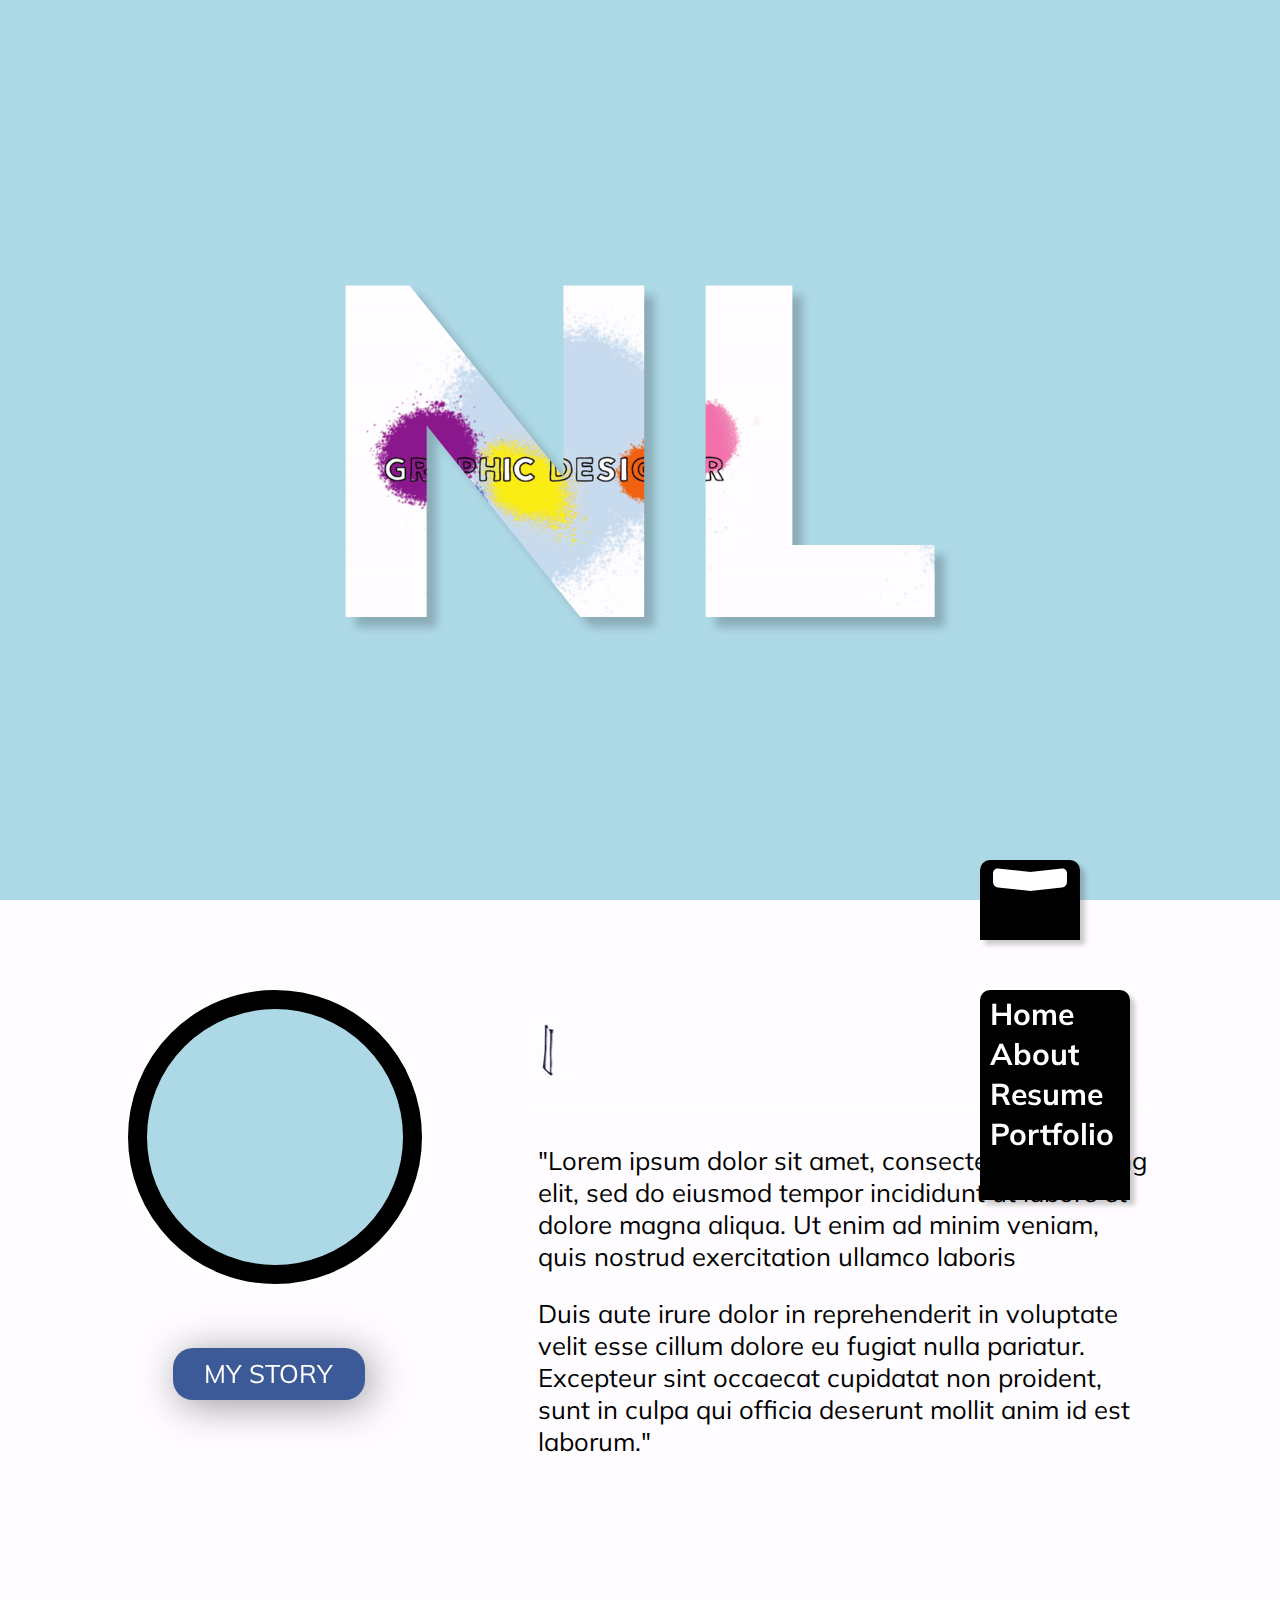
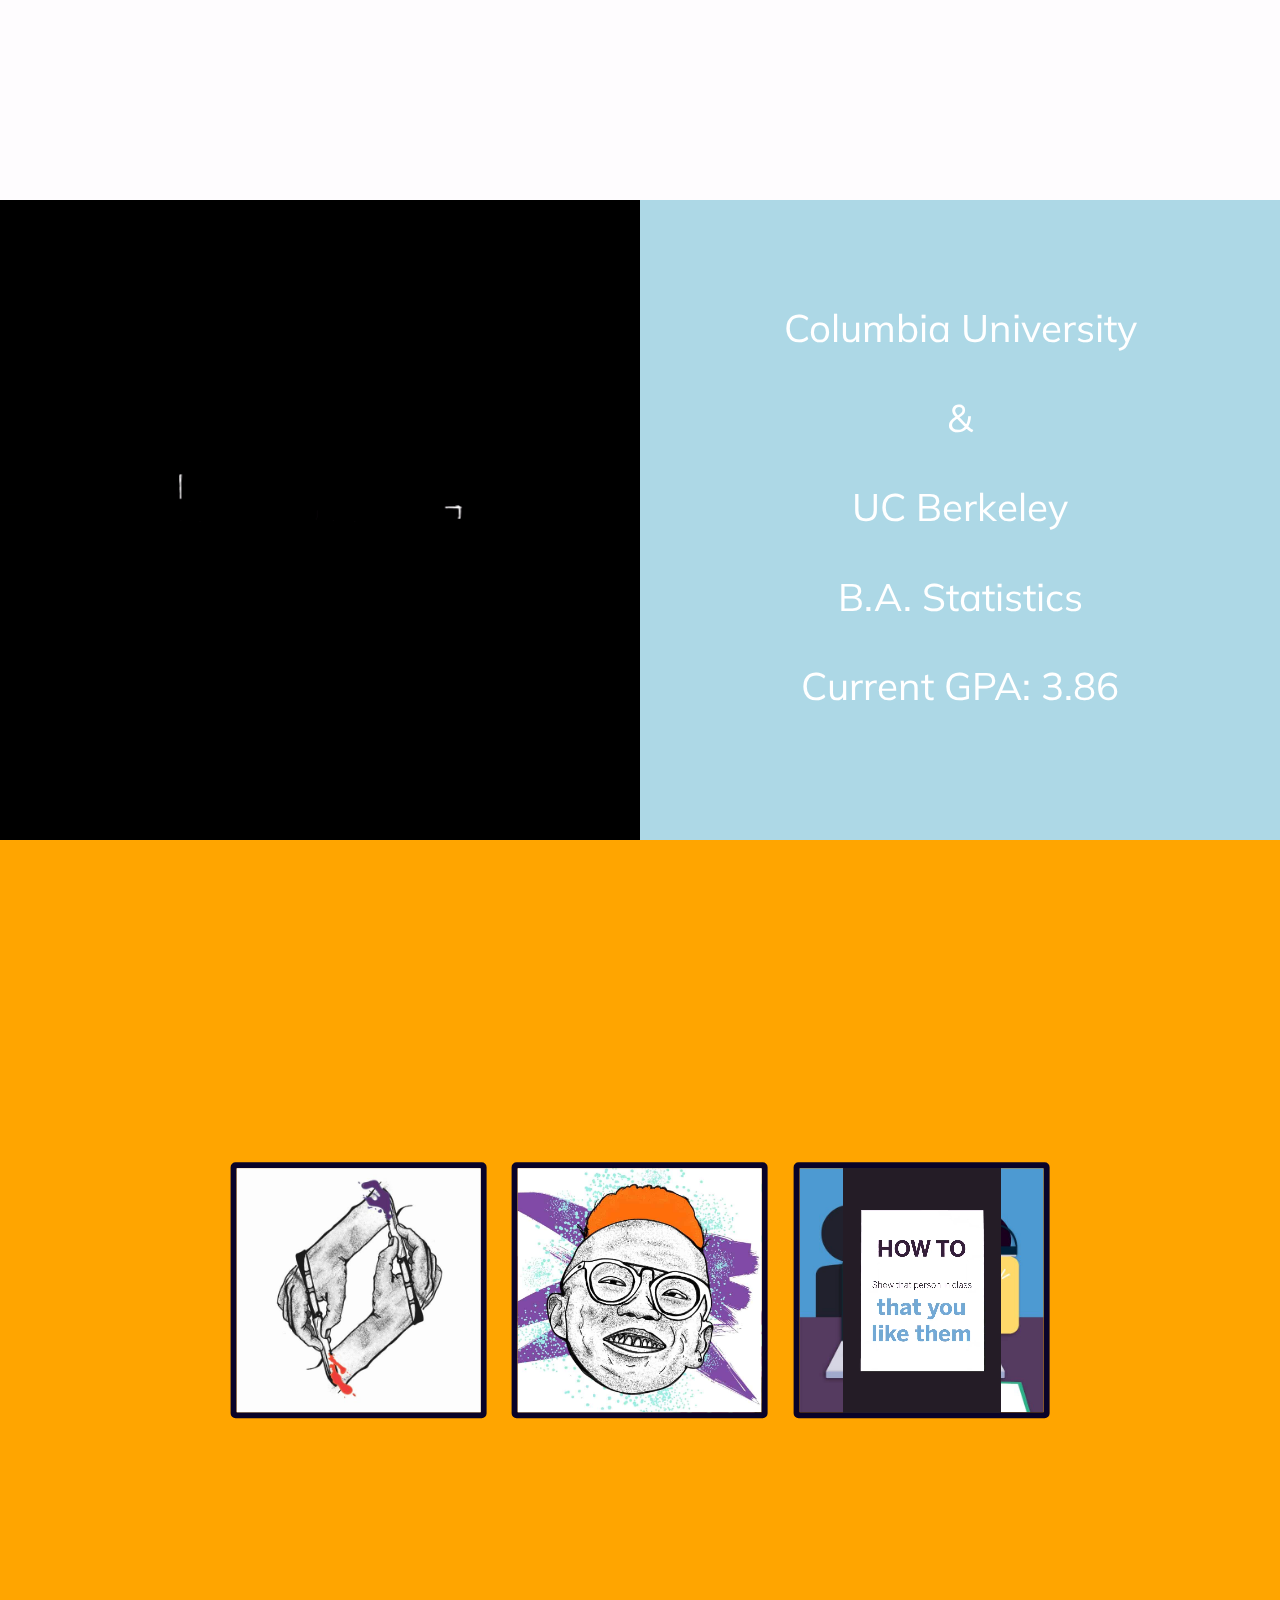
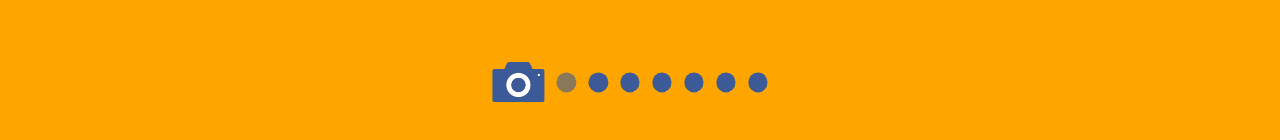
==== index.html @ 371d697e "First Upload" ====
<!DOCTYPE html>
<html>
<head>
	<title>test</title>
	<link href="https://fonts.googleapis.com/css?family=Montserrat:400,900|Muli:200,700,900&display=swap" rel="stylesheet">
	<link rel="stylesheet" rel="preload" type="text/css" href="assets/css/style.css" />
	<!-- <script src="https://code.jquery.com/jquery-1.11.0.min.js"></script> -->
	<script src="https://ajax.googleapis.com/ajax/libs/jquery/3.5.1/jquery.min.js"></script>
	<script type="text/javascript" src="assets/js/script.js"></script>
</head>
<body>
	<div id="home_container">
		<div class="initials">
			NL
		</div>
		<div id="initials_container">
			NL
		</div>
		<div id="brand">
			<video autoplay>
				<source src="assets/img/pages/brand.mp4" type="video/mp4">
			</video>
		</div>
	</div>
	<div id="about_container">
		<div id="about_content">
			<div id="face_container">
				<img class="faces" src="assets/img/pages/innod.png">
				<img class="faces" src="assets/img/pages/street.png">
				<img class="faces" src="assets/img/pages/green_door.png">
			</div>
			<div id="name">
				<img id="name_gif" src="assets/img/pages/name.gif">
			</div>
			<div class="download" id="my_story">
				MY STORY
			</div>
			<div id="description">
				<p>
				"Lorem ipsum dolor sit amet, consectetur adipiscing elit, sed do eiusmod tempor incididunt ut labore et dolore magna aliqua. Ut enim ad minim veniam, quis nostrud exercitation ullamco laboris
				</p>
				<p>
				Duis aute irure dolor in reprehenderit in voluptate velit esse cillum dolore eu fugiat nulla pariatur. Excepteur sint occaecat cupidatat non proident, sunt in culpa qui officia deserunt mollit anim id est laborum."
				</p>
			</div>
		</div>
		<video autoplay muted id="drive">
			<source src="assets/img/pages/drive.mp4" type="video/mp4">
		</video>
	</div>
	<div id="resume_container">
		<div id="background">
			<div class="resume_category">
				EDUCATION
				<div id="title">
					<img id="title_vid" src="assets/img/pages/resume.gif">
				</div>
			</div>
			<div class="resume_category">
				DESIGN SKILLS
			</div>
			<div class="resume_category">
				PROFESSIONAL SKILLS
			</div>
			<div class="resume_category">
				EXPERIENCE
			</div>
			<div class="resume_category">
				ACTIVITIES
			</div>
			<div class="resume_category">
				CONTACT
			</div>
		</div>
		<div id="foreground">
			<div class="resume_content">
				<div class="education_line">
					Columbia University
				</div>
				<div class="education_line">
					&
				</div>
				<div class="education_line">
					UC Berkeley
				</div>
				<div class="education_line">
					B.A. Statistics
				</div>
				<div class="education_line">
					Current GPA: 3.86
				</div>
			</div>
			<div class="resume_content">
				<div class="skills_container" id="design">
					<div class="skill">
						HTML
						<div class="dot">
						</div>
						<div class="dot">
						</div>
						<div class="dot">
						</div>
						<div class="dot">
						</div>
						<div class="dot">
						</div>
					</div>
					<div class="skill">
						CSS
						<div class="dot">
						</div>
						<div class="dot">
						</div>
						<div class="dot">
						</div>
						<div class="dot">
						</div>
						<div class="dot">
						</div>
					</div>
					<div class="skill">
						Javascript (JQuery)
						<div class="edot">
						</div>
						<div class="edot">
						</div>
						<div class="dot">
						</div>
						<div class="dot">
						</div>
						<div class="dot">
						</div>
					</div>
					<div class="skill">
						Adobe Illustrator
						<div class="dot">
						</div>
						<div class="dot">
						</div>
						<div class="dot">
						</div>
						<div class="dot">
						</div>
						<div class="dot">
						</div>
					</div>
					<div class="skill">
						Adobe AfterEffects
						<div class="edot">
						</div>
						<div class="dot">
						</div>
						<div class="dot">
						</div>
						<div class="dot">
						</div>
						<div class="dot">
						</div>
					</div>
					<div class="skill">
						Adobe Photoshop
						<div class="edot">
						</div>
						<div class="edot">
						</div>
						<div class="dot">
						</div>
						<div class="dot">
						</div>
						<div class="dot">
						</div>
					</div>
					<div class="skill">
						Adobe InDesign
						<div class="dot">
						</div>
						<div class="dot">
						</div>
						<div class="dot">
						</div>
						<div class="dot">
						</div>
						<div class="dot">
						</div>
					</div>
				</div>
			</div>
			<div class="resume_content">
				<div class="skills_container" id="professional">
					<div class="skill">
						Email Marketing
						<div class="dot">
						</div>
						<div class="dot">
						</div>
						<div class="dot">
						</div>
						<div class="dot">
						</div>
						<div class="dot">
						</div>
					</div>
					<div class="skill">
						CRM
						<div class="edot">
						</div>
						<div class="edot">
						</div>
						<div class="dot">
						</div>
						<div class="dot">
						</div>
						<div class="dot">
						</div>
					</div>
					<div class="skill">
						Marketing Strategy
						<div class="edot">
						</div>
						<div class="dot">
						</div>
						<div class="dot">
						</div>
						<div class="dot">
						</div>
						<div class="dot">
						</div>
					</div>
					<div class="skill">
						Event Planning
						<div class="edot">
						</div>
						<div class="dot">
						</div>
						<div class="dot">
						</div>
						<div class="dot">
						</div>
						<div class="dot">
						</div>
					</div>
					<div class="skill">
						Communication
						<div class="dot">
						</div>
						<div class="dot">
						</div>
						<div class="dot">
						</div>
						<div class="dot">
						</div>
						<div class="dot">
						</div>
					</div>
					<div class="skill">
						Leadership
						<div class="dot">
						</div>
						<div class="dot">
						</div>
						<div class="dot">
						</div>
						<div class="dot">
						</div>
						<div class="dot">
						</div>
					</div>
				</div>
			</div>
			<div class="resume_content">
				<div class="experience_line">
					JOB Title
				</div>
				<div class="experience_line">
					Company, Location
				</div>
				<div class="experience_line">
					"Lorem ipsum dolor sit amet, consectetur adipiscing elit, sed do eiusmod tempor 
				</div>
				<div class="experience_line">
					JOB Title
				</div>
				<div class="experience_line">
					Company, Location
				</div>
				<div class="experience_line">
					"Lorem ipsum dolor sit amet, consectetur adipiscing elit, sed do eiusmod tempor 
				</div>
				<div class="experience_line">
					JOB Title
				</div>
				<div class="experience_line">
					Company, Location
				</div>
				<div class="experience_line">
					"Lorem ipsum dolor sit amet, consectetur adipiscing elit, sed do eiusmod tempor 
				</div>
			</div>
			<div class="resume_content">
				<div class="experience_line">
					Activity Title
				</div>
				<div class="experience_line">
					Company, Location
				</div>
				<div class="experience_line">
					"Lorem ipsum dolor sit amet, consectetur adipiscing elit, sed do eiusmod tempor 
				</div>
				<div class="experience_line">
					Activity Title
				</div>
				<div class="experience_line">
					Company, Location
				</div>
				<div class="experience_line">
					"Lorem ipsum dolor sit amet, consectetur adipiscing elit, sed do eiusmod tempor 
				</div>
				<div class="experience_line">
					Activity Title
				</div>
				<div class="experience_line">
					Company, Location
				</div>
				<div class="experience_line">
					"Lorem ipsum dolor sit amet, consectetur adipiscing elit, sed do eiusmod tempor 
				</div>
			</div>
			<div class="resume_content">
				<div class="contact_line">
					thenathaniellowe.com
				</div>
				<div class="contact_line">
					thenathaniellowe@gmail.com
				</div>
				<div class="contact_line">
					(510) 747 2929
				</div>
				<div id="links_container">
					<a href="https://www.instagram.com/thenathaniellowe/?hl=en" class="social_link">
						<img class="icon" src="assets/img/icons/ig.png">
					</a>
					<a href="https://www.linkedin.com/in/thenathaniellowe" class="social_link">
						<img class="icon" src="assets/img/icons/in.png">
					</a>
					<a href="https://www.facebook.com/nathaniel.lowe.18" class="social_link">
						<img class="icon" src="assets/img/icons/fb.png">
					</a>
					<a href="https://www.behance.net/thenathanif6bc" class="social_link">
						<img class="icon" src="assets/img/icons/be.png">
					</a>
				</div>
				<div class="download">
					<a target="_blank" class="david" href="assets/img/resume/resume.pdf">DOWNLOAD</a>
				</div>
			</div>
		</div>
	</div>
	<div id="portfolio_container">
		<div id="carousel_view">
			<div class="carousel" id="illustrations">
				<div class="photo_container">
					<img class="thumbnail" src="assets/img/thumbnails/hands.jpg">
					<img class="square" src="assets/img/portfolio/hands.jpg">
				</div>
				<div class="photo_container">
					<img class="thumbnail" src="assets/img/thumbnails/face.jpg">
					<img class="square" src="assets/img/portfolio/face.png">
				</div>
				<div class="photo_container">
					<img class="thumbnail" src="assets/img/thumbnails/airplane.jpg">
					<video autoplay muted loop class="tall_photo">
						<source src="assets/img/portfolio/airplane.mp4" type="video/mp4">
					</video>
				</div>
				<div class="photo_container">
					<img class="thumbnail" src="assets/img/thumbnails/window.jpg">
					<video autoplay muted loop class="tall_photo">
						<source src="assets/img/portfolio/window.mp4" type="video/mp4">
					</video>
				</div>
				<div class="photo_container">
					<img class="thumbnail" src="assets/img/thumbnails/snacks.jpg">
					<video autoplay muted loop class="tall_photo">
						<source src="assets/img/portfolio/snacks.mp4" type="video/mp4">
					</video>
				</div>
				<div class="photo_container">
					<img class="thumbnail" src="assets/img/	thumbnails/bar.jpg">
					<video autoplay muted loop class="tall_photo">
						<source src="assets/img/portfolio/bar.mp4" type="video/mp4">
					</video>
				</div>
				<div class="photo_container">
					<img class="thumbnail" src="assets/img/thumbnails/sign_up.jpg">
					<img class="square" src="assets/img/portfolio/sign_up.png">
				</div>
				<div class="photo_container">
					<img class="thumbnail" src="assets/img/thumbnails/countdown.jpg">
					<img class="photo" src="assets/img/portfolio/countdown.png">
				</div>
				<div class="photo_container">
					<img class="thumbnail" src="assets/img/thumbnails/035.jpg">
					<img class="photo" src="assets/img/portfolio/35.png">
				</div>
				<div class="photo_container">
					<img class="thumbnail" src="assets/img/thumbnails/036.jpg">
					<img class="photo" src="assets/img/portfolio/36.png">
				</div>
				<div class="photo_container">
					<img class="thumbnail" src="assets/img/thumbnails/50.jpg">
					<video autoplay muted loop class="tall_photo">
						<source src="assets/img/portfolio/50.mp4" type="video/mp4">
					</video>
				</div>
				<div class="photo_container">
					<img class="thumbnail" src="assets/img/thumbnails/51.jpg">
					<img class="tall_photo" src="assets/img/portfolio/51.gif">
				</div>
				<div class="photo_container">
					<img class="thumbnail" src="assets/img/thumbnails/012.jpg">
					<img class="photo" src="assets/img/portfolio/012.png">
				</div>
				<div class="photo_container">
					<img class="thumbnail" src="assets/img/thumbnails/037.jpg">
					<img class="tall_photo" src="assets/img/portfolio/37_2.png">
					<img class="tall_photo" src="assets/img/portfolio/37.png">
				</div>
				<div class="photo_container">
					<img class="thumbnail" src="assets/img/thumbnails/23.png">
					<video autoplay muted loop class="photo">
						<source src="assets/img/portfolio/23.mp4" type="video/mp4">
					</video>
				</div>
				<div class="photo_container">
					<img class="thumbnail" src="assets/img/thumbnails/30.jpg">
					<video autoplay muted loop class="photo">
						<source src="assets/img/portfolio/30.mp4" type="video/mp4">
					</video>
				</div>
				<div class="photo_container">
					<img class="thumbnail" src="assets/img/thumbnails/014.jpg">
					<img class="photo" src="assets/img/portfolio/14.png">
				</div>
				<div class="photo_container">
					<img class="thumbnail" src="assets/img/thumbnails/55.png">
					<video autoplay muted loop class="square">
						<source src="assets/img/portfolio/55.mp4" type="video/mp4">
					</video>
				</div>
				<div class="photo_container">
					<img class="thumbnail" src="assets/img/thumbnails/mystery.jpg">
					<img class="square" src="assets/img/portfolio/mystery.png">
				</div>
				<div class="photo_container">
					<img class="thumbnail" src="assets/img/thumbnails/aacf.jpg">
					<video autoplay muted loop class="photo">
						<source src="assets/img/portfolio/aacf.mp4" type="video/mp4">
					</video>
				</div>
				<div class="photo_container">
					<img class="thumbnail" id="pen_tool" src="assets/img/thumbnails/homework_4.jpg">
					<img class="square" src="assets/img/portfolio/homework_4.jpg">
				</div>
				<div class="photo_container">
					<img class="thumbnail" id="masks" src="assets/img/thumbnails/homework_7.jpg">
					<img class="tall_photo" src="assets/img/portfolio/homework_7.jpg">
				</div>
			</div>
			<div class="carousel" id="photography">
				<div class="photo_container">
					<img class="thumbnail" src="assets/img/thumbnails/joanna.jpg">
					<img class="photo" src="assets/img/portfolio/joanna.jpg">
				</div>
				<div class="photo_container">
					<img class="thumbnail" src="assets/img/thumbnails/group.jpg">
					<img class="photo" src="assets/img/portfolio/group.jpg">
				</div>
				<div class="photo_container">
					<img class="thumbnail" src="assets/img/thumbnails/angelina.jpg">
					<img class="photo" src="assets/img/portfolio/angelina.jpg">
				</div>
				<div class="photo_container">
					<img class="thumbnail" src="assets/img/thumbnails/trails1.jpg">
					<img class="square" src="assets/img/portfolio/trails1.jpg">
				</div>
				<div class="photo_container">
					<img class="thumbnail" src="assets/img/thumbnails/trails2.jpg">
					<img class="square" src="assets/img/portfolio/trails2.jpg">
				</div>
				<div class="photo_container">
					<img class="thumbnail" src="assets/img/thumbnails/trails3.jpg">
					<img class="square" src="assets/img/portfolio/trails3.jpg">
				</div>
				<div class="photo_container">
					<img class="thumbnail" src="assets/img/thumbnails/pier.jpg">
					<video autoplay muted loop class="square">
						<source src="assets/img/portfolio/plotagraph1.mp4" type="video/mp4">
					</video>
				</div>
				<div class="photo_container">
					<img class="thumbnail" src="assets/img/thumbnails/lens.jpg">
					<video autoplay muted loop class="square">
						<source src="assets/img/portfolio/plotagraph2.mp4" type="video/mp4">
					</video>
				</div>
				<div class="photo_container">
					<img class="thumbnail" src="assets/img/thumbnails/chandelier.jpg">
					<video autoplay muted loop class="square">
						<source src="assets/img/portfolio/chandelier.mp4" type="video/mp4">
					</video>
				</div>
			</div>
		</div>
		<div id="carousel_nav_container">
			<div class="tab" id="pen">
				<img class="portfolio_icon" src="assets/img/icons/pen_full.png">
			</div>
			<div class="tab" id="camera">
				<img class="portfolio_icon" src="assets/img/icons/camera_full.png">
			</div>
			<div class="carousel_nav">
			</div>
			<div class="carousel_nav">
			</div>
			<div class="carousel_nav">
			</div>
			<div class="carousel_nav">
			</div>
			<div class="carousel_nav">
			</div>
			<div class="carousel_nav">
			</div>
			<div class="carousel_nav">
			</div>
		</div>
	</div>
	<div id="nav_menu">
		<div class="nav" id="home">
			Home
		</div>
		<div class="nav" id="about">
			About
		</div>
		<div class="nav" id="resume">
			Resume
		</div>
		<div class="nav" id="portfolio">
			Portfolio
		</div>
	</div>
	<div id="chevron_container">
		<div id="chevron">
		</div>
	</div>
	<div id="footer_container">
	</div>
</body>
</html>
---- assets/css/style.css ----
body, html {
	width: 100%;
	height: 100%;
	margin: 0 auto;
	font-family: 'Muli', sans-serif;
	animation-duration: .2s;
}

body::-webkit-scrollbar {
    display: none;
}

.initials {
	width: 650px;
	height: 400px;
	position: absolute;
	left: 50%;
	transform: translate(-50%, -50%);
	top: 50%;
	font-weight: 900;
	font-size: 470px;
	line-height: 380px;
	color: transparent;
	text-shadow: 10px 10px 8px rgba(0, 0, 0, 0.2);
	transition: .1s;
}

.hover_initials {
	text-shadow: 10px 10px 8px rgba(0, 0, 0, 0.6);
}

#initials_container {
	width: 650px;
	height: 400px;
	position: absolute;
	left: 50%;
	transform: translate(-50%, -50%);
	top: 50%;
	font-weight: 900;
	font-size: 470px;
	line-height: 380px;
    background: url("identity.gif");
    -webkit-text-fill-color: transparent;
    -webkit-background-clip: text;
    background-size: 70%;
}

#initials_container:hover {
	cursor: pointer;
}

#brand {
	position: absolute;
	height: 100%;
	width: 100%;
	z-index: 10;
	display: none;
}

video {
	position: absolute;
	height: 115%;
	left: 50%;
	transform: translate(-50%, -50%);
	top: 50%;
}

video:hover {
	cursor: pointer;
}

#home_container {
	width: 100%;
	height: 100%;
	position: relative;
	background-color: lightblue;
	transition: .3s;
}

#nav_menu {
	position: fixed;
	width: 150px;
	height: 210px;
	bottom: -300px;
	background-color: black;
	right: 150px;
	box-shadow: 5px 5px 5px rgba(0, 0, 0, 0.2);
	border-radius: 10px 10px 0px 0px;
	z-index: 20;
}

.nav {
	position: relative;
	width: 100%;
	height: 40px;
	font-weight: 700;
	color: white;
	font-size: 30px;
	margin-left: 10px;
}

.nav:hover {
	cursor: pointer;
	opacity: .7;
}

#home {
	margin-top: 5px;
}

/*about*/
#about_container {
	width: 100%;
	height: 100%;
	position: relative;	
	background-color: #fefcfe;
	display: flex;
}

#about_content {
	width: 80%;
	height: 80%;
	position: absolute;
	left: 50%;
	top: 50%;
	transform: translate(-50%, -50%);
}

#face_container {
	width: 20vw;
	height: 20vw;
	border-radius: 100%;
	position: absolute;
	border-style: solid;
	border-color: black;
	border-width: 1.5vw;
	overflow: hidden;
	background-color: lightblue;
}

#face_container::-webkit-scrollbar {
  display: none;
}

.faces {
	position: absolute;
	width: 100%;
	left: 50%;
	transform: translateX(50%);
	animation-timing-function: ease;
	opacity: 0;
}

.faces:nth-child(1) {
	animation: face 9s 0s infinite alternate;
	left: -10vw;
}
.faces:nth-child(2) {
	animation: facetwo 9s 0s infinite alternate;
	left: -12vw;
}
.faces:nth-child(3) {
	animation: facethree 9s 0s infinite alternate;
	left: -12vw;
}

@keyframes face {
	0% {opacity: 1}
	33% {opacity: 1}
	40% {opacity: 0}
	90% {opacity: 0}
	100% {opacity: 1}
}
@keyframes facetwo {
	0% {opacity: 0}
	30% {opacity: 0}
	44% {opacity: 1}
	66% {opacity: 1}
	75% {opacity: 0}
	100% {opacity: 0}
}
@keyframes facethree {
	0% {opacity: 0}
	60% {opacity: 0}
	80% {opacity: 1}
	95% {opacity: 1}
	100% {opacity: 0}
}

#name {
	right: 0px;
	position: absolute;
	width: 60%;
}

#name_gif {
	width: 100%;
}

#description {
	position: absolute;
	width: 60%;
	height: 30vw;
	right: 0;
	top: 10vw;
	font-size: 2vw;
}

#drive {
	position: absolute;
	left: 50%;
	top: 50%;
	transform: translate(-50%, -50%);
	height: 120%;
	display: none;
	z-index: 10;
}
/*parallax*/
#resume_container {
	width: 100%;
	height: 50vw;
	position: relative;
	background-color: lightgreen;
	overflow-x: hidden;
	overflow-y: scroll;
	perspective: 8px;
	perspective-origin: 0%;
	display: flex;
}

#resume_container::-webkit-scrollbar {
  display: none;
}

#background {
	position: absolute;
	width: 100%;
	top: 0;
	left: 0;
	height: 300vw;
  	transform: translateZ(0px);
  	background-color: lightblue;
}

.resume_category {
	width: 50%;
	height: 30vw;
	float: left;
	background-color: black;
	color: white;
	text-align: center;
	font-weight: 900;
	font-size: 5vw;
	padding-top: 20vw;
}

.resume_category:nth-child(even) {
	margin-left: 50%;
}

#resume_title { \
	position: absolute;
}

#title {
	width: 100%;
	margin-top: -8vw;
	opacity: 1;
	animation-delay: 3s;
}

#title_vid {
	width: 100%;
}

#foreground {
  transform-origin: 0;
  width: 100%;
  height: 300vw;
  position: absolute;
}

.resume_content {
	width: 50%;
	height: 50vw;
	color: white;
	position: relative;
	display: inline-block flex;
	left: 0%;
	overflow-x: hidden;
	overflow-y: scroll;
	font-size: 3vw;
}

.resume_content:nth-child(odd) {
	left: 50%;
}

.resume_content::-webkit-scrollbar {
    display: none;
}

#wrapper {
	width: 20vw;
	height: 95%;
	position: relative;
	display: inline-block;
}

.skills_container {
	position: relative;
	width: 90%;
	height: 42vw;
	text-align: left;
	left: 50%;
	top: 50%;
	transform: translate(-50%, -50%);
	font-size: 2vw;
	line-height: 6vw;
	display: inline-block;
	opacity: 0;
	transition: 1s;
}

.skill {
	width: 100%;
	position: relative;
}



.dot {
	width: 2vw;
	height: 2vw;
	border-radius: 100%;
	background-color: rgba(60, 90, 152, 1);
	box-shadow: 5px 5px 5px rgba(0, 0, 0, 0.2);
	float: right;
	margin: 1.5vw .5vw 1vw .5vw;
}

.edot {
	width: 2vw;
	height: 2vw;
	border-radius: 100%;
	background-color: rgba(60, 90, 152, 1);
	box-shadow: 5px 5px 5px rgba(0, 0, 0, 0.2);
	float: right;
	margin: 1.5vw .5vw 1vw .5vw;
	opacity: .4;
}

#professional {
	height: 35vw;
}

.education_line {
	left: 50%;
	transform: translate(-50%, -50%);
	position: relative;
	margin-top: 5vw;
	text-align: center;
	line-height: 2vw;
	width: 100%;
	height: auto;
}

.education_line:nth-child(1) {
	margin-top: 10vw;
}

.experience_line {
	left: 50%;
	transform: translate(-50%, -50%);
	position: relative;
	text-align: left;
	line-height: 4vw;
	width: 100%;
	height: auto;
	padding-left: 5vw;
	margin-top: 2vw;
}

.experience_line:nth-child(3n-2) {
	font-weight: 700;
}

.experience_line:nth-child(1) {
	margin-top: 5vw;
}

.experience_line:nth-child(3n) {
	margin-top: 7vw;
}

.contact_line {
	left: 50%;
	transform: translate(-50%, -50%);
	position: relative;
	text-align: center;
	font-size: 2vw;
	line-height: 4vw;
	width: 100%;
	height: auto;
	margin-top: 2vw;
}

.contact_line:nth-child(1) {
	margin-top: 12vw;
}

#links_container {
	position: relative;
	width: 24vw;
	height: 6vw;
	left: 50%;
	transform: translateX(-50%);
}
.social_link {
	width: 4vw;
	position: relative;
	float: left;
	margin: 1vw;
}

.icon {
	width: 100%;
	transition: .3s;
	-webkit-filter: drop-shadow(5px 5px 20px rgba(0, 0, 0, 0.4));
    filter: drop-shadow(5px 5px 20px rgba(0, 0, 0, 0.4));
    transition: .3s;
}

.icon:hover {
	cursor: pointer;
}

.download {
	width: 15vw;
	height: 4vw;
	border-radius: 20px;
	background-color: rgba(60, 90, 152, 1);
	position: relative;
	left: 50%;
	transform: translateX(-50%);
	margin-top: 2vw;
	text-align: center;
	color: white;
	font-size: 1.5vw;
	-webkit-filter: drop-shadow(5px 5px 20px rgba(0, 0, 0, 0.4));
    filter: drop-shadow(5px 5px 20px rgba(0, 0, 0, 0.4));
	transition: .2s;
	color: white
}

.download:hover {
	cursor: pointer;
}

#my_story {
	position: absolute;
	line-height: 4vw;
	font-size: 2vw;
	left: 11vw;
	top: 26vw;
}

.button_hover {
	-webkit-filter: drop-shadow(5px 5px 15px rgba(0, 0, 0, 1));
    filter: drop-shadow(5px 5px 15px rgba(0, 0, 0, 1));
}

.david {
	color: white;
	text-decoration: none;
	line-height: 4vw;
	margin-top: 5vw;
}

/*portfolio*/

.thumbnail {
	width: 100%;
	position: absolute;
	top: 50%;
    left: 50%;
    transform: translate(-50%, -50%);
    box-shadow: 5px 5px 20px rgba(0, 0, 0, 0.4);
}

.thumbnail:hover {
	cursor: pointer;
}

#portfolio_container {
	width: 100%;
	height: 100%;
	position: relative;
	background-color: orange;
	display: flex;
}

#carousel_view {
	position: relative;
	left: 50%;
	top: 50%;
	transform: translate(-50%, -50%);
	width: 66vw;
	height: 22vw;
	overflow: hidden;
}

.carousel {
	position: absolute;
	height: 100%;
	width: 500vw;
	transition: .5s;
}

#photography {
	display: none;
}

.photo_container {
	border-radius: 5px;
	width: 20vw;
	height: 20vw;
	position: relative;
	float: left;
	margin: 1vw;
	border-style: solid;
	border-color: #090329;
	border-width: .5vw;
	box-sizing: border-box;
	overflow: hidden;
}

.tab {
	width: 4vw;
	height: 4vw;
	position: relative;
	float: left;
	top: 50%;
	transform: translateY(-50%);
	margin: .5vw;
}

.portfolio_icon {
	width: 100%;
	position: absolute;
}

.portfolio_icon:hover {
	cursor: pointer;
	opacity: .6;
}

#pen {
	display: none;
}

#carousel_nav_container {
	width: 24vw;
	height: 6vw;
	position: absolute;
	left: 50%;
	transform: translateX(-50%);
	bottom: 2vw;
}

.carousel_nav {
	width: 1.5vw;
	height: 1.5vw;
	float: left;
	position: relative;
	background-color: rgba(60, 90, 152, 1);
	border-radius: 100%;
	margin: .5vw;
	top: 50%;
	transform: translateY(-50%);
}

.carousel_nav:nth-child(3) {
	opacity: .6;
}

.carousel_nav:hover {
	cursor: pointer;
	opacity: .6;
}

/*bottomline*/
#chevron_container {
	background-color: black;
	position: fixed;
	width: 100px;
	height: 80px;
	bottom: -40px;
	right: 	200px;
	border-radius: 10px 10px 0px 0px;
	box-shadow: 5px 5px 5px rgba(0, 0, 0, 0.2);
	z-index: 21;
	transition: .3s;
}

#chevron_container:hover {
	cursor: pointer;
	bottom: -30px;
	box-shadow: 5px 10px 10px rgba(0, 0, 0, 0.6);
}

#chevron {
  position: relative;
  top: 10px;
  text-align: center;
  padding: 7px;
  margin-bottom: 6px;
  height: 5px;
  width: 60px;
  left: 50%;
  transform: translateX(-50%);
}
#chevron:before {
  content: '';
  position: absolute;
  top: 0;
  left: 0;
  height: 100%;
  width: 51%;
  background: white;
  -webkit-transform: skew(0deg, 6deg);
  -moz-transform: skew(0deg, 6deg);
  -ms-transform: skew(0deg, 6deg);
  -o-transform: skew(0deg, 6deg);
  transform: skew(0deg, 6deg);
  border-radius: 5px 0px 0px 5px;
}
#chevron:after {
  content: '';
  position: absolute;
  top: 0;
  right: 0;
  height: 100%;
  width: 50%;
  background: white;
  -webkit-transform: skew(0deg, -6deg);
  -moz-transform: skew(0deg, -6deg);
  -ms-transform: skew(0deg, -6deg);
  -o-transform: skew(0deg, -6deg);
  transform: skew(0deg, -6deg);
  border-radius: 0px 5px 5px 0px;
}​

@-moz-keyframes rotatebox /*--for firefox--*/{
    from {
        -moz-transform:rotate(0deg);
    }       
    to {
        -moz-transform:rotate(180deg);
    }                       
}
@-webkit-keyframes rotatebox /*--for webkit--*/{
    from {
        -webkit-transform:rotate(0deg);
    }       
    to {
        -webkit-transform:rotate(180deg);
    }                       
}
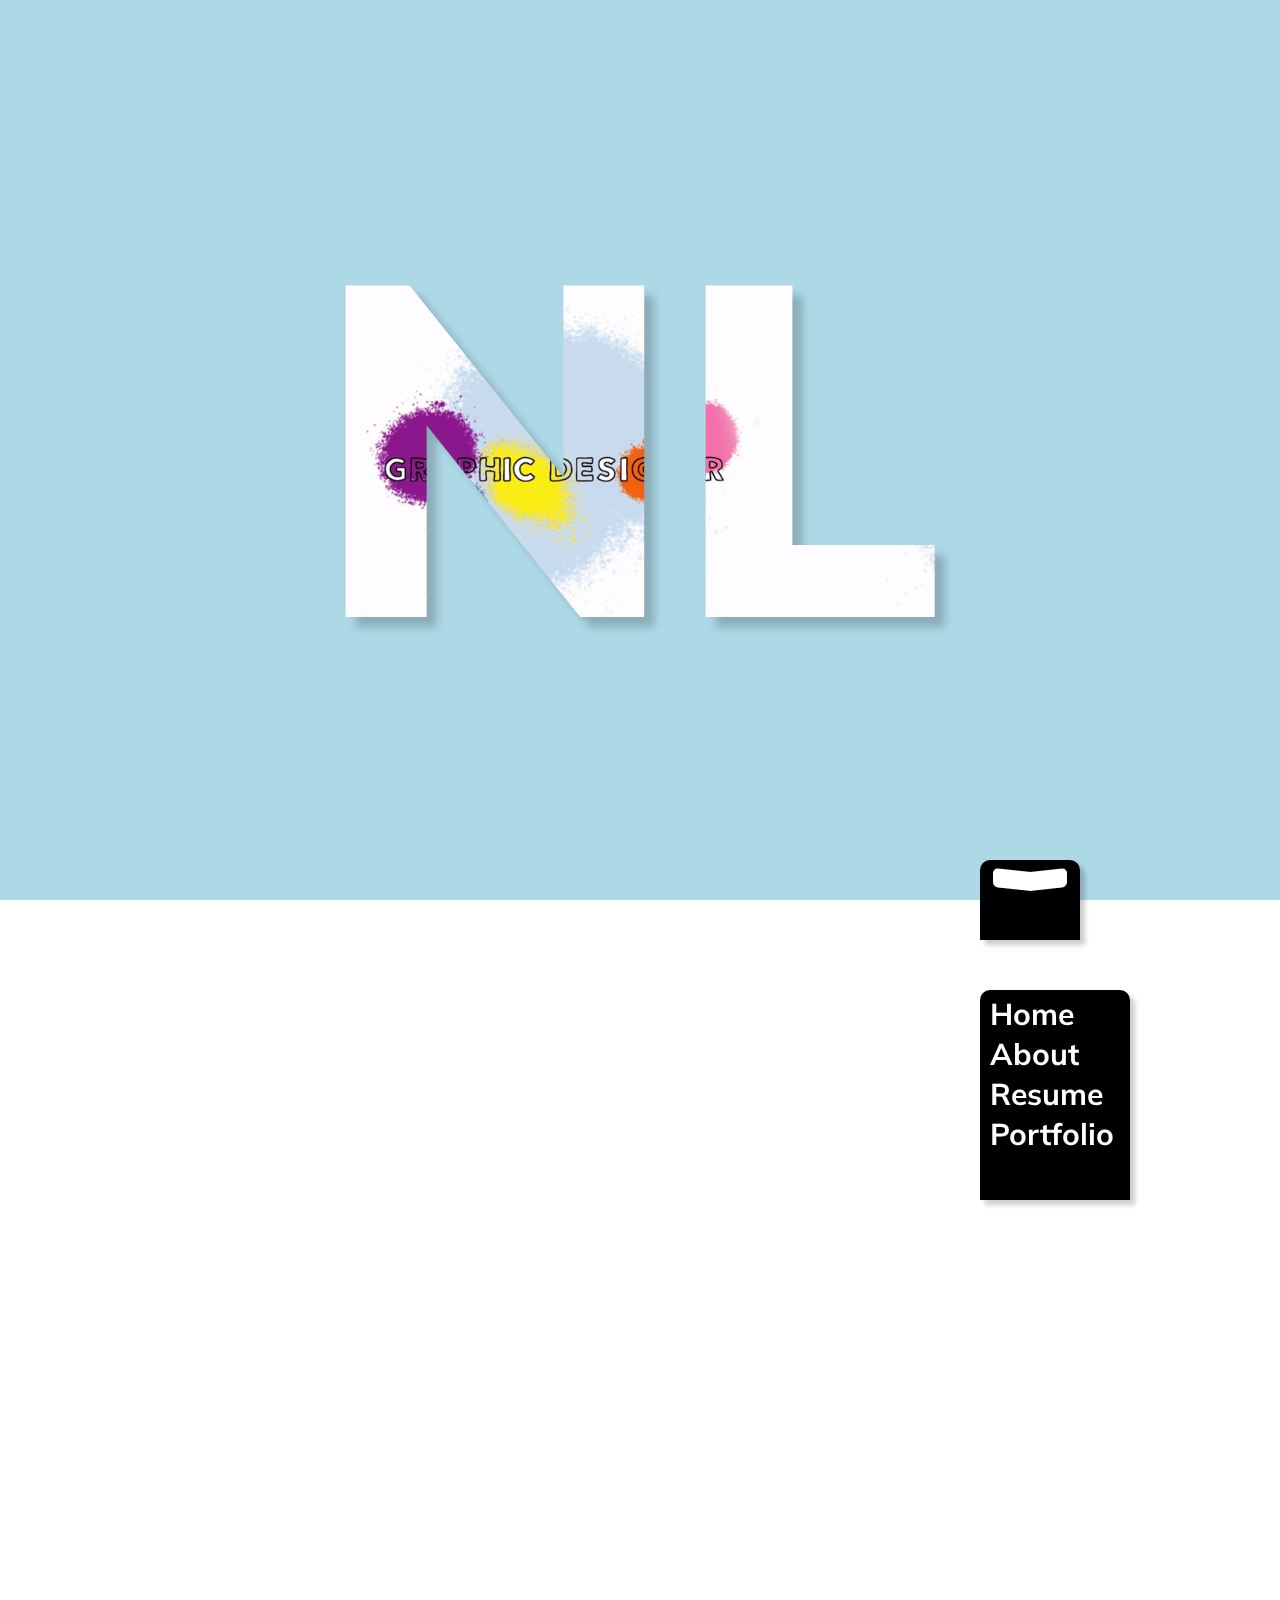
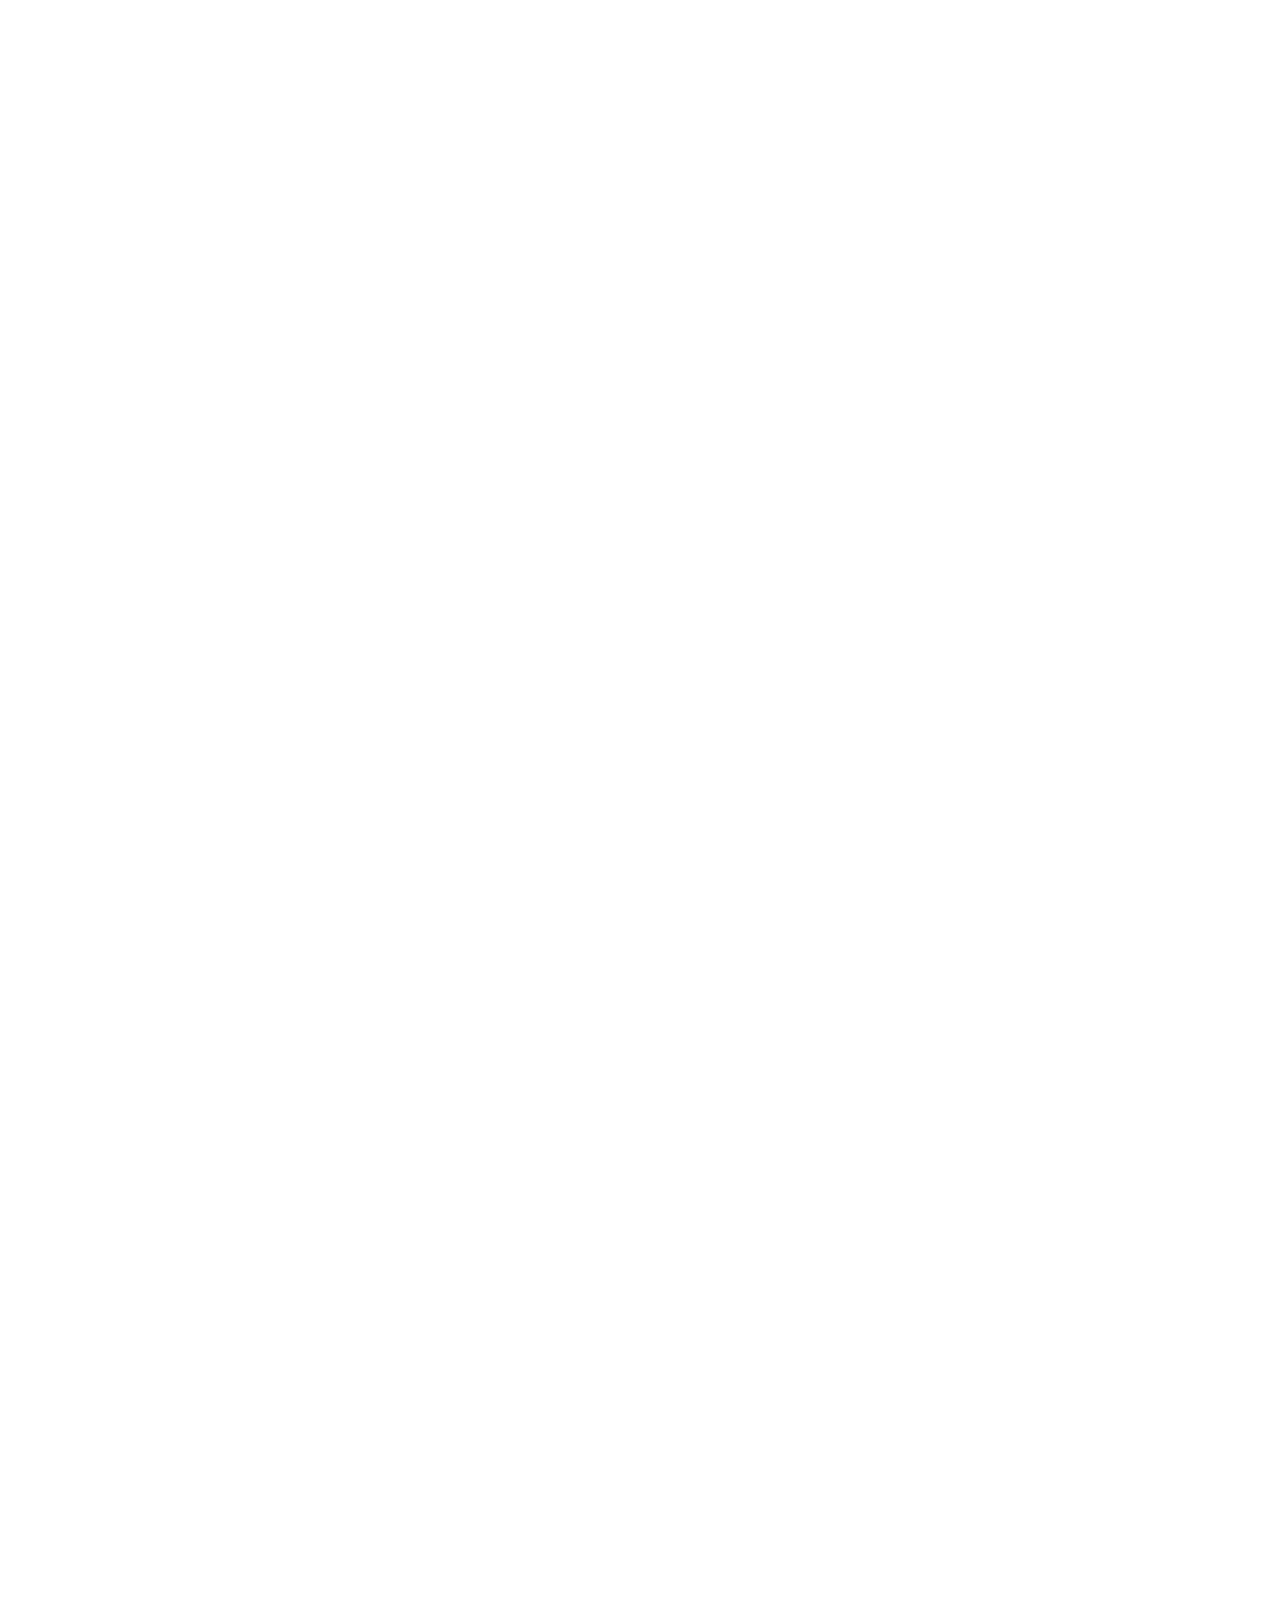
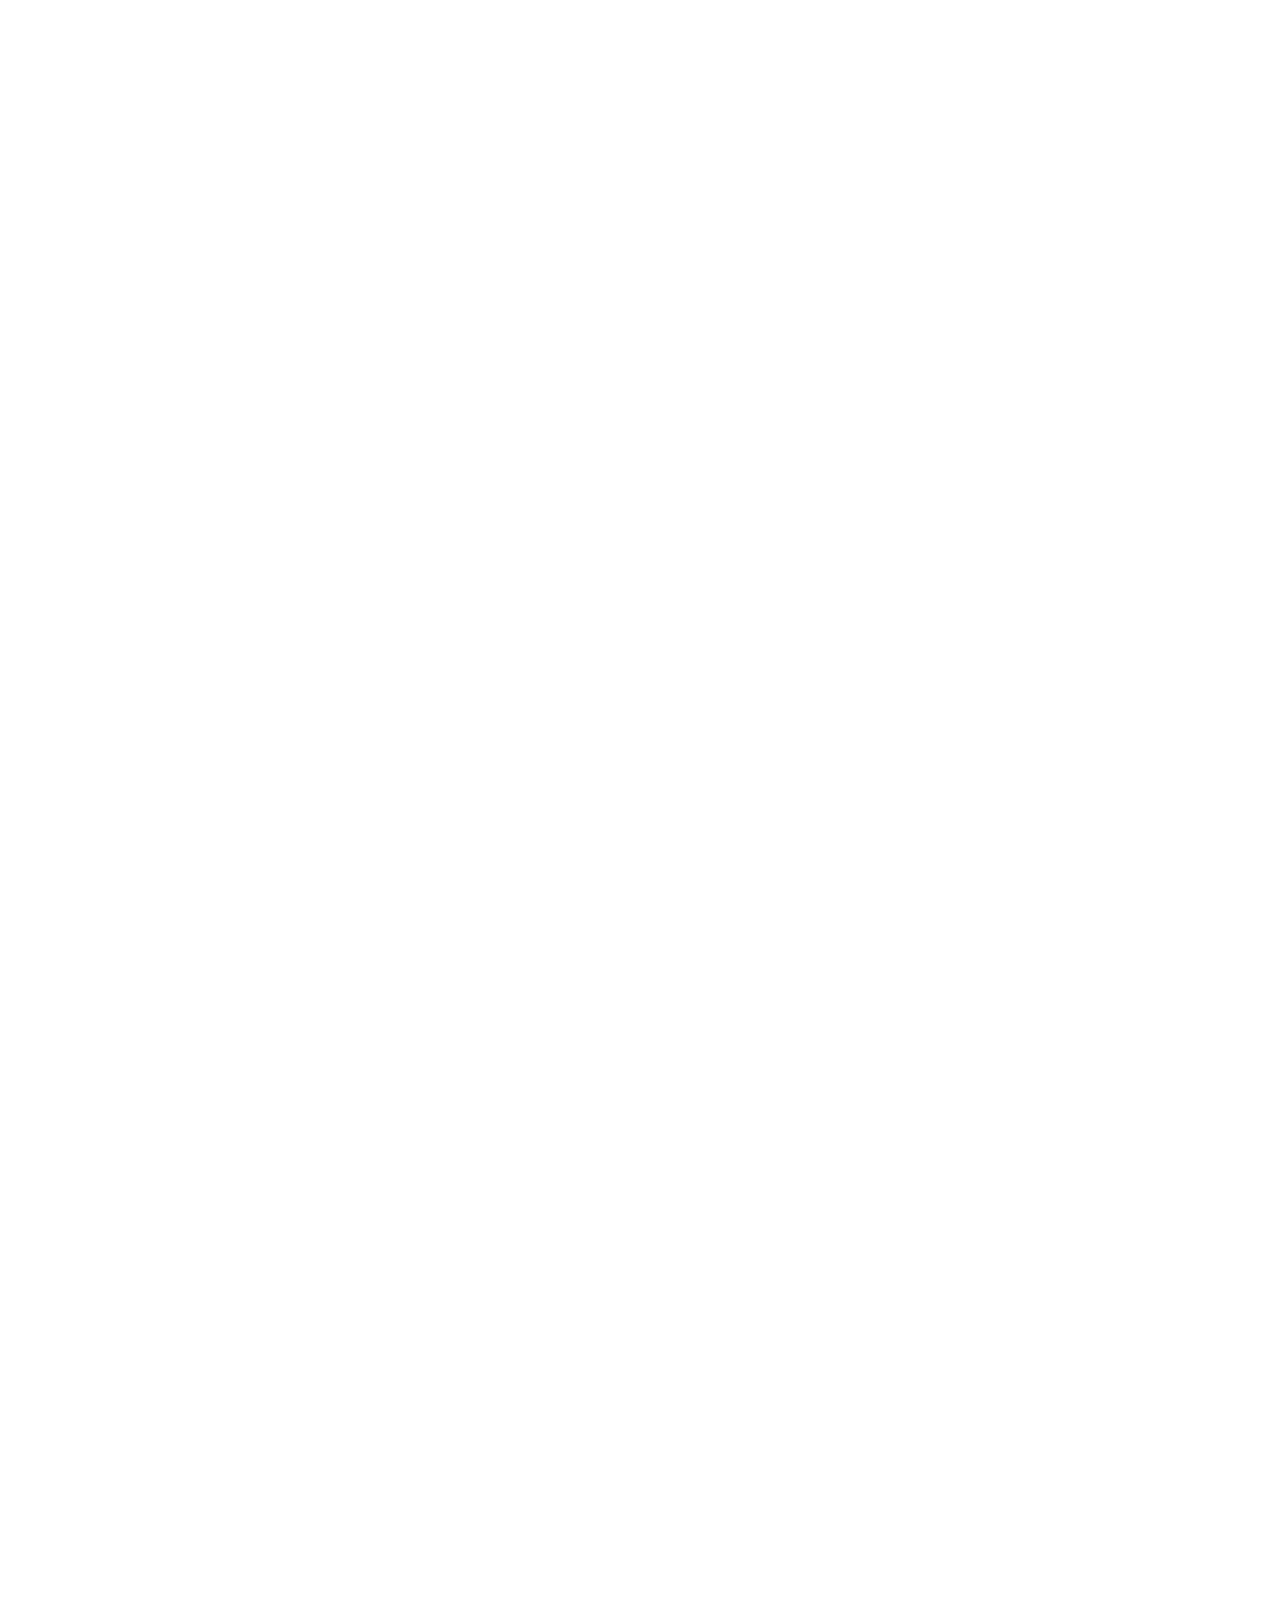
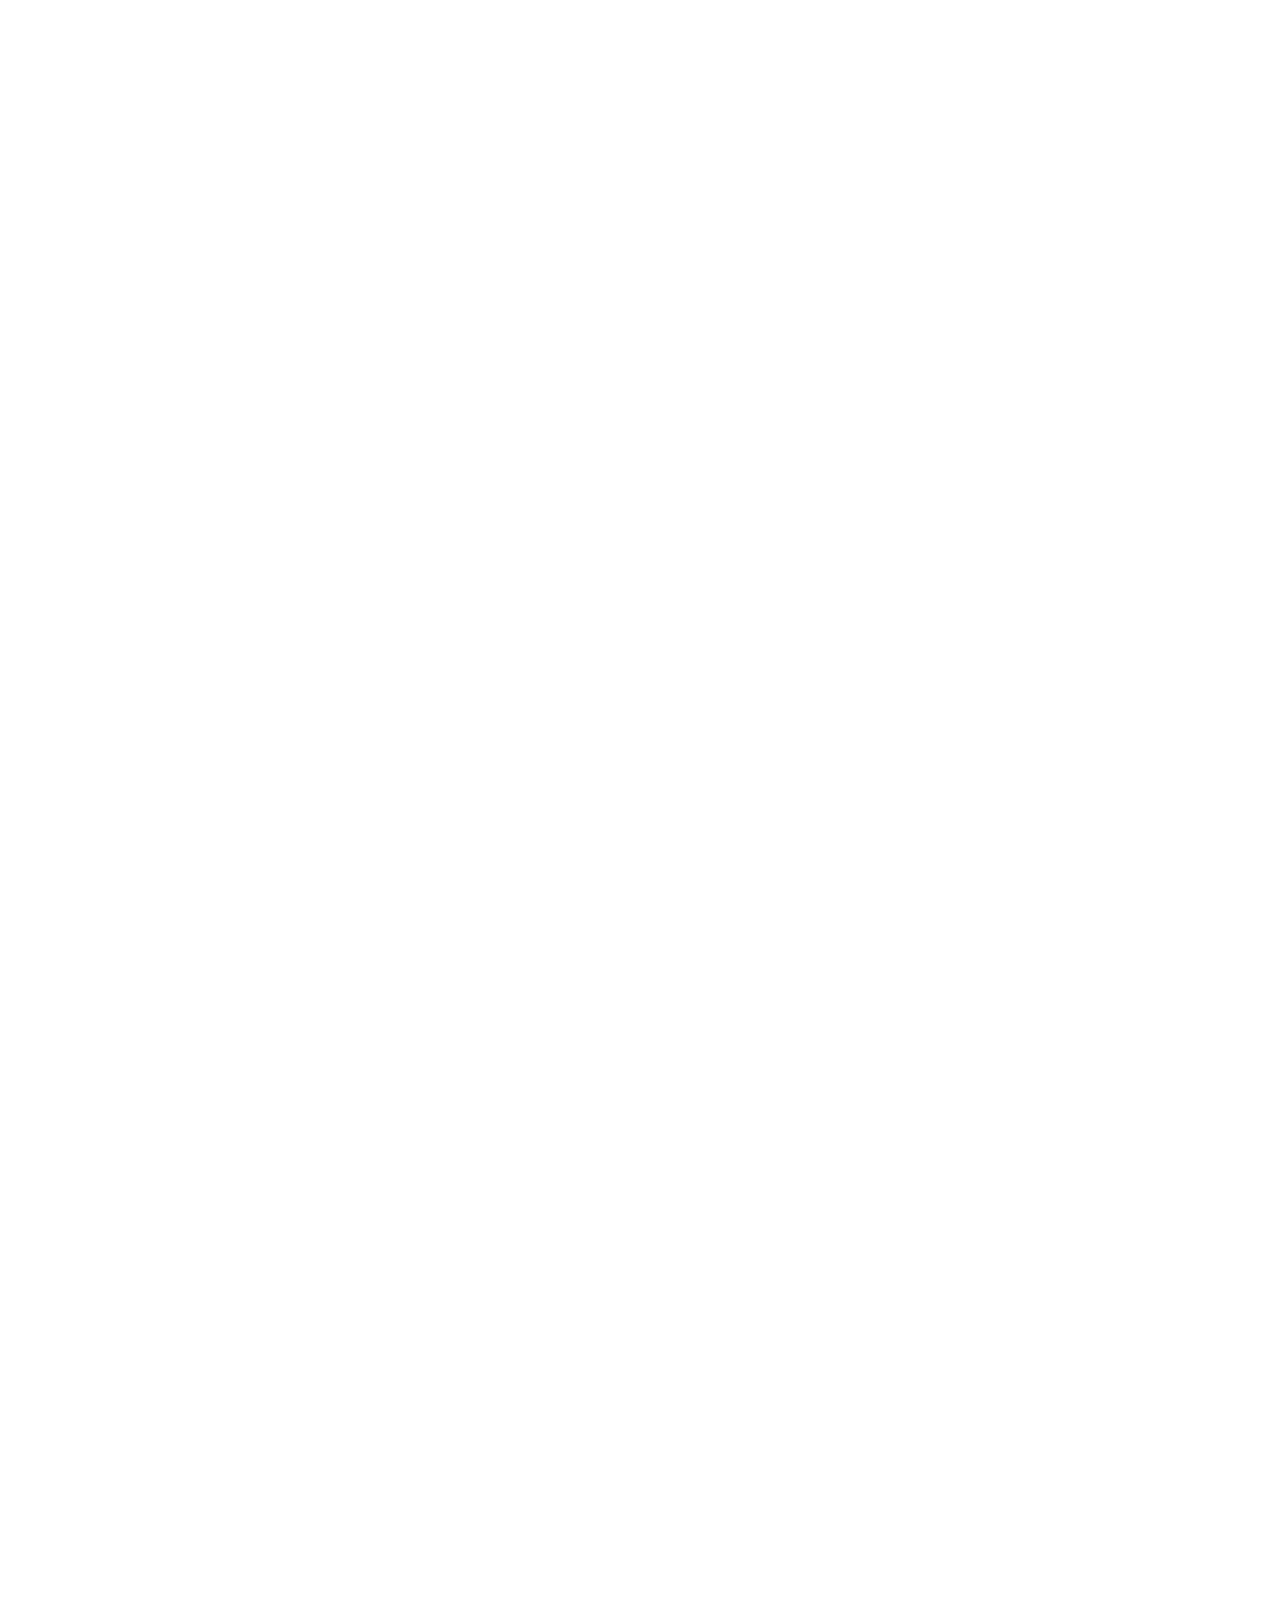
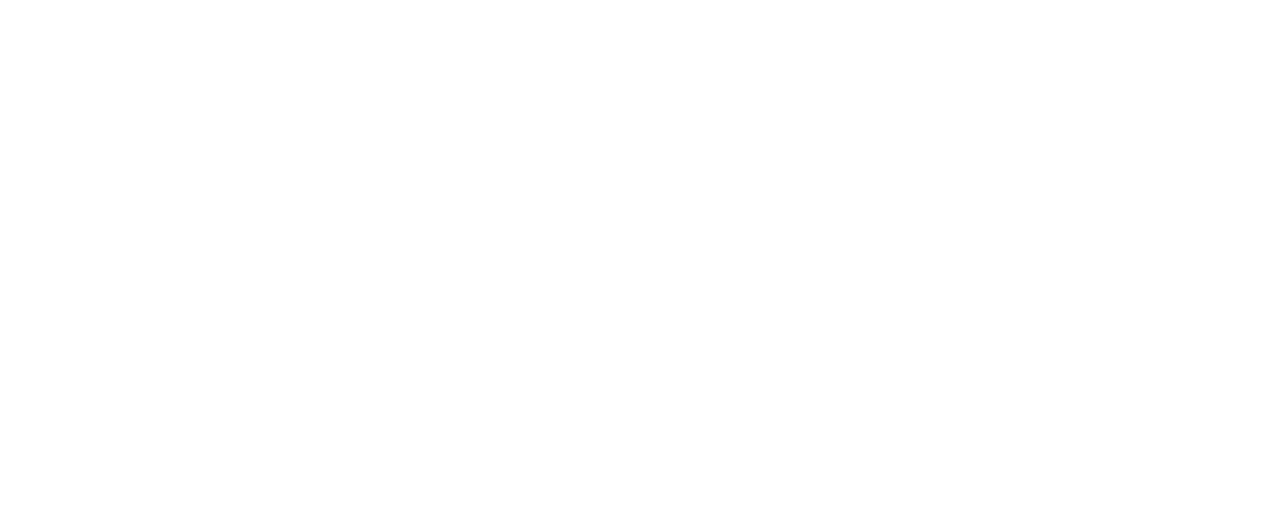
==== commit e24359ff: "draft 2" ====
--- a/index.html
+++ b/index.html
@@ -2,9 +2,8 @@
 <html>
 <head>
 	<title>test</title>
-	<link href="https://fonts.googleapis.com/css?family=Montserrat:400,900|Muli:200,700,900&display=swap" rel="stylesheet">
+	<link href="https://fonts.googleapis.com/css?family=Montserrat:900|Muli:200,700,900&display=swap" rel="stylesheet">
 	<link rel="stylesheet" rel="preload" type="text/css" href="assets/css/style.css" />
-	<!-- <script src="https://code.jquery.com/jquery-1.11.0.min.js"></script> -->
 	<script src="https://ajax.googleapis.com/ajax/libs/jquery/3.5.1/jquery.min.js"></script>
 	<script type="text/javascript" src="assets/js/script.js"></script>
 </head>
@@ -17,7 +16,7 @@
 			NL
 		</div>
 		<div id="brand">
-			<video autoplay>
+			<video id="brand_video" autoplay muted>
 				<source src="assets/img/pages/brand.mp4" type="video/mp4">
 			</video>
 		</div>
@@ -32,7 +31,7 @@
 			<div id="name">
 				<img id="name_gif" src="assets/img/pages/name.gif">
 			</div>
-			<div class="download" id="my_story">
+			<div class="button" id="my_story">
 				MY STORY
 			</div>
 			<div id="description">
@@ -49,31 +48,16 @@
 		</video>
 	</div>
 	<div id="resume_container">
-		<div id="background">
-			<div class="resume_category">
+		<div class="box black">
+			<div class="category">
 				EDUCATION
-				<div id="title">
-					<img id="title_vid" src="assets/img/pages/resume.gif">
-				</div>
-			</div>
-			<div class="resume_category">
-				DESIGN SKILLS
-			</div>
-			<div class="resume_category">
-				PROFESSIONAL SKILLS
-			</div>
-			<div class="resume_category">
-				EXPERIENCE
-			</div>
-			<div class="resume_category">
-				ACTIVITIES
-			</div>
-			<div class="resume_category">
-				CONTACT
-			</div>
-		</div>
-		<div id="foreground">
-			<div class="resume_content">
+			</div>
+			<div id="title">
+				<img id="title_vid" src="assets/img/pages/resume.gif">
+			</div>
+		</div>
+		<div class="box">
+			<div id="education_container">
 				<div class="education_line">
 					Columbia University
 				</div>
@@ -90,267 +74,319 @@
 					Current GPA: 3.86
 				</div>
 			</div>
-			<div class="resume_content">
-				<div class="skills_container" id="design">
-					<div class="skill">
-						HTML
-						<div class="dot">
-						</div>
-						<div class="dot">
-						</div>
-						<div class="dot">
-						</div>
-						<div class="dot">
-						</div>
-						<div class="dot">
-						</div>
-					</div>
-					<div class="skill">
-						CSS
-						<div class="dot">
-						</div>
-						<div class="dot">
-						</div>
-						<div class="dot">
-						</div>
-						<div class="dot">
-						</div>
-						<div class="dot">
-						</div>
-					</div>
-					<div class="skill">
-						Javascript (JQuery)
-						<div class="edot">
-						</div>
-						<div class="edot">
-						</div>
-						<div class="dot">
-						</div>
-						<div class="dot">
-						</div>
-						<div class="dot">
-						</div>
-					</div>
-					<div class="skill">
-						Adobe Illustrator
-						<div class="dot">
-						</div>
-						<div class="dot">
-						</div>
-						<div class="dot">
-						</div>
-						<div class="dot">
-						</div>
-						<div class="dot">
-						</div>
-					</div>
-					<div class="skill">
-						Adobe AfterEffects
-						<div class="edot">
-						</div>
-						<div class="dot">
-						</div>
-						<div class="dot">
-						</div>
-						<div class="dot">
-						</div>
-						<div class="dot">
-						</div>
-					</div>
-					<div class="skill">
-						Adobe Photoshop
-						<div class="edot">
-						</div>
-						<div class="edot">
-						</div>
-						<div class="dot">
-						</div>
-						<div class="dot">
-						</div>
-						<div class="dot">
-						</div>
-					</div>
-					<div class="skill">
-						Adobe InDesign
-						<div class="dot">
-						</div>
-						<div class="dot">
-						</div>
-						<div class="dot">
-						</div>
-						<div class="dot">
-						</div>
-						<div class="dot">
-						</div>
-					</div>
-				</div>
-			</div>
-			<div class="resume_content">
-				<div class="skills_container" id="professional">
-					<div class="skill">
-						Email Marketing
-						<div class="dot">
-						</div>
-						<div class="dot">
-						</div>
-						<div class="dot">
-						</div>
-						<div class="dot">
-						</div>
-						<div class="dot">
-						</div>
-					</div>
-					<div class="skill">
-						CRM
-						<div class="edot">
-						</div>
-						<div class="edot">
-						</div>
-						<div class="dot">
-						</div>
-						<div class="dot">
-						</div>
-						<div class="dot">
-						</div>
-					</div>
-					<div class="skill">
-						Marketing Strategy
-						<div class="edot">
-						</div>
-						<div class="dot">
-						</div>
-						<div class="dot">
-						</div>
-						<div class="dot">
-						</div>
-						<div class="dot">
-						</div>
-					</div>
-					<div class="skill">
-						Event Planning
-						<div class="edot">
-						</div>
-						<div class="dot">
-						</div>
-						<div class="dot">
-						</div>
-						<div class="dot">
-						</div>
-						<div class="dot">
-						</div>
-					</div>
-					<div class="skill">
-						Communication
-						<div class="dot">
-						</div>
-						<div class="dot">
-						</div>
-						<div class="dot">
-						</div>
-						<div class="dot">
-						</div>
-						<div class="dot">
-						</div>
-					</div>
-					<div class="skill">
-						Leadership
-						<div class="dot">
-						</div>
-						<div class="dot">
-						</div>
-						<div class="dot">
-						</div>
-						<div class="dot">
-						</div>
-						<div class="dot">
-						</div>
-					</div>
-				</div>
-			</div>
-			<div class="resume_content">
-				<div class="experience_line">
-					JOB Title
-				</div>
-				<div class="experience_line">
-					Company, Location
-				</div>
-				<div class="experience_line">
-					"Lorem ipsum dolor sit amet, consectetur adipiscing elit, sed do eiusmod tempor 
-				</div>
-				<div class="experience_line">
-					JOB Title
-				</div>
-				<div class="experience_line">
-					Company, Location
-				</div>
-				<div class="experience_line">
-					"Lorem ipsum dolor sit amet, consectetur adipiscing elit, sed do eiusmod tempor 
-				</div>
-				<div class="experience_line">
-					JOB Title
-				</div>
-				<div class="experience_line">
-					Company, Location
-				</div>
-				<div class="experience_line">
-					"Lorem ipsum dolor sit amet, consectetur adipiscing elit, sed do eiusmod tempor 
-				</div>
-			</div>
-			<div class="resume_content">
-				<div class="experience_line">
-					Activity Title
-				</div>
-				<div class="experience_line">
-					Company, Location
-				</div>
-				<div class="experience_line">
-					"Lorem ipsum dolor sit amet, consectetur adipiscing elit, sed do eiusmod tempor 
-				</div>
-				<div class="experience_line">
-					Activity Title
-				</div>
-				<div class="experience_line">
-					Company, Location
-				</div>
-				<div class="experience_line">
-					"Lorem ipsum dolor sit amet, consectetur adipiscing elit, sed do eiusmod tempor 
-				</div>
-				<div class="experience_line">
-					Activity Title
-				</div>
-				<div class="experience_line">
-					Company, Location
-				</div>
-				<div class="experience_line">
-					"Lorem ipsum dolor sit amet, consectetur adipiscing elit, sed do eiusmod tempor 
-				</div>
-			</div>
-			<div class="resume_content">
-				<div class="contact_line">
-					thenathaniellowe.com
-				</div>
-				<div class="contact_line">
-					thenathaniellowe@gmail.com
-				</div>
-				<div class="contact_line">
-					(510) 747 2929
-				</div>
-				<div id="links_container">
-					<a href="https://www.instagram.com/thenathaniellowe/?hl=en" class="social_link">
-						<img class="icon" src="assets/img/icons/ig.png">
-					</a>
-					<a href="https://www.linkedin.com/in/thenathaniellowe" class="social_link">
-						<img class="icon" src="assets/img/icons/in.png">
-					</a>
-					<a href="https://www.facebook.com/nathaniel.lowe.18" class="social_link">
-						<img class="icon" src="assets/img/icons/fb.png">
-					</a>
-					<a href="https://www.behance.net/thenathanif6bc" class="social_link">
-						<img class="icon" src="assets/img/icons/be.png">
-					</a>
-				</div>
-				<div class="download">
+			<div class="library">
+				<img class="library_img" src="assets/img/resume/doe.png">
+			</div>
+			<div class="library">
+				<img class="library_img" src="assets/img/resume/columbia.png">
+			</div>
+		</div>
+		<div class="box">
+			<div class="skills_container" id="design">
+				<div class="skill">
+					HTML
+					<div class="dot">
+					</div>
+					<div class="dot">
+					</div>
+					<div class="dot">
+					</div>
+					<div class="dot">
+					</div>
+					<div class="dot">
+					</div>
+				</div>
+				<div class="skill">
+					CSS
+					<div class="dot">
+					</div>
+					<div class="dot">
+					</div>
+					<div class="dot">
+					</div>
+					<div class="dot">
+					</div>
+					<div class="dot">
+					</div>
+				</div>
+				<div class="skill">
+					Javascript (JQuery)
+					<div class="edot">
+					</div>
+					<div class="edot">
+					</div>
+					<div class="dot">
+					</div>
+					<div class="dot">
+					</div>
+					<div class="dot">
+					</div>
+				</div>
+				<div class="skill">
+					Adobe Illustrator
+					<div class="dot">
+					</div>
+					<div class="dot">
+					</div>
+					<div class="dot">
+					</div>
+					<div class="dot">
+					</div>
+					<div class="dot">
+					</div>
+				</div>
+				<div class="skill">
+					Adobe AfterEffects
+					<div class="edot">
+					</div>
+					<div class="dot">
+					</div>
+					<div class="dot">
+					</div>
+					<div class="dot">
+					</div>
+					<div class="dot">
+					</div>
+				</div>
+				<div class="skill">
+					Adobe Photoshop
+					<div class="edot">
+					</div>
+					<div class="edot">
+					</div>
+					<div class="dot">
+					</div>
+					<div class="dot">
+					</div>
+					<div class="dot">
+					</div>
+				</div>
+				<div class="skill">
+					Adobe InDesign
+					<div class="dot">
+					</div>
+					<div class="dot">
+					</div>
+					<div class="dot">
+					</div>
+					<div class="dot">
+					</div>
+					<div class="dot">
+					</div>
+				</div>
+			</div>
+		</div>
+		<div class="box black">
+			<div class="category">
+				DESIGN SKILLS
+			</div>
+		</div>
+		<div class="box black">
+			<div class="category">
+				PROFESSIONAL SKILLS
+			</div>
+		</div>
+		<div class="box">
+			<div class="skills_container" id="professional">
+				<div class="skill">
+					Email Marketing
+					<div class="dot">
+					</div>
+					<div class="dot">
+					</div>
+					<div class="dot">
+					</div>
+					<div class="dot">
+					</div>
+					<div class="dot">
+					</div>
+				</div>
+				<div class="skill">
+					CRM
+					<div class="edot">
+					</div>
+					<div class="edot">
+					</div>
+					<div class="dot">
+					</div>
+					<div class="dot">
+					</div>
+					<div class="dot">
+					</div>
+				</div>
+				<div class="skill">
+					Marketing Strategy
+					<div class="edot">
+					</div>
+					<div class="dot">
+					</div>
+					<div class="dot">
+					</div>
+					<div class="dot">
+					</div>
+					<div class="dot">
+					</div>
+				</div>
+				<div class="skill">
+					Event Planning
+					<div class="edot">
+					</div>
+					<div class="dot">
+					</div>
+					<div class="dot">
+					</div>
+					<div class="dot">
+					</div>
+					<div class="dot">
+					</div>
+				</div>
+				<div class="skill">
+					Communication
+					<div class="dot">
+					</div>
+					<div class="dot">
+					</div>
+					<div class="dot">
+					</div>
+					<div class="dot">
+					</div>
+					<div class="dot">
+					</div>
+				</div>
+				<div class="skill">
+					Leadership
+					<div class="dot">
+					</div>
+					<div class="dot">
+					</div>
+					<div class="dot">
+					</div>
+					<div class="dot">
+					</div>
+					<div class="dot">
+					</div>
+				</div>
+			</div>
+		</div>
+		<div class="box">
+			<div class="experience_line">
+				Account Executive
+			</div>
+			<div class="experience_line">
+				Transcendent Solutions (2019)
+			</div>
+			<div class="experience_line">
+				"Lorem ipsum dolor sit amet, consectetur adipiscing elit, sed do eiusmod tempor 
+			</div>
+			<div class="experience_line">
+				Buyer
+			</div>
+			<div class="experience_line">
+				Company, Location
+			</div>
+			<div class="experience_line">
+				"Lorem ipsum dolor sit amet, consectetur adipiscing elit, sed do eiusmod tempor 
+			</div>
+			<div class="experience_line">
+				Design and Student Assistant
+			</div>
+			<div class="experience_line">
+				UC Berkeley, (2016-2018)
+			</div>
+			<div class="experience_line">
+				"Lorem ipsum dolor sit amet, consectetur adipiscing elit, sed do eiusmod tempor 
+			</div>
+			<div class="experience_line">
+				Marketing and Design Intern
+			</div>
+			<div class="experience_line">
+				Marvin Gardens Real Estate (2016)
+			</div>
+			<div class="experience_line">
+				"Lorem ipsum dolor sit amet, consectetur adipiscing elit, sed do eiusmod tempor 
+			</div>
+		</div>
+		<div class="box black">
+			<div class="category">
+				EXPERIENCE
+			</div>
+		</div>
+		<div class="box black">
+			<div class="category">
+				ACTIVITIES
+			</div>
+		</div>
+		<div class="box">
+			<div class="experience_line">
+				Motion Graphics Artist
+			</div>
+			<div class="experience_line">
+				The Daily Californian (2018)
+			</div>
+			<div class="experience_line">
+				"Lorem ipsum dolor sit amet, consectetur adipiscing elit, sed do eiusmod tempor 
+			</div>
+			<div class="experience_line">
+				Marketing Associate
+			</div>
+			<div class="experience_line">
+				The Berkeley Project (2018-2019)
+			</div>
+			<div class="experience_line">
+				"Lorem ipsum dolor sit amet, consectetur adipiscing elit, sed do eiusmod tempor 
+			</div>
+			<div class="experience_line">
+				Marketing Lead
+			</div>
+			<div class="experience_line">
+				Asian American Christian Fellowship, (2017-2018)
+			</div>
+			<div class="experience_line">
+				"Lorem ipsum dolor sit amet, consectetur adipiscing elit, sed do eiusmod tempor 
+			</div>
+			<div class="experience_line">
+				Marketing Associate
+			</div>
+			<div class="experience_line">
+				Berkeley Advertising Agency
+			</div>
+			<div class="experience_line">
+				"Lorem ipsum dolor sit amet, consectetur adipiscing elit, sed do eiusmod tempor 
+			</div>
+		</div>
+		<div class="box">
+			<div id="gradient">
+			</div>
+			<div class="contact_line">
+				thenathaniellowe.com
+			</div>
+			<div class="contact_line">
+				thenathaniellowe@gmail.com
+			</div>
+			<div class="contact_line">
+				(510) 747 2929
+			</div>
+			<div id="links_container">
+				<a href="https://www.instagram.com/thenathaniellowe/?hl=en" class="social_link">
+					<img class="icon" src="assets/img/icons/ig.png">
+				</a>
+				<a href="https://www.linkedin.com/in/thenathaniellowe" class="social_link">
+					<img class="icon" src="assets/img/icons/in.png">
+				</a>
+				<a href="https://www.facebook.com/nathaniel.lowe.18" class="social_link">
+					<img class="icon" src="assets/img/icons/fb.png">
+				</a>
+				<a href="https://www.behance.net/thenathanif6bc" class="social_link">
+					<img class="icon" src="assets/img/icons/be.png">
+				</a>
+			</div>
+				<div class="button">
 					<a target="_blank" class="david" href="assets/img/resume/resume.pdf">DOWNLOAD</a>
+				</div>
+			</div>
+			<div class="box black">
+				<div class="category">
+					CONTACT
 				</div>
 			</div>
 		</div>
@@ -368,25 +404,25 @@
 				</div>
 				<div class="photo_container">
 					<img class="thumbnail" src="assets/img/thumbnails/airplane.jpg">
-					<video autoplay muted loop class="tall_photo">
+					<video class="square" autoplay muted loop >
 						<source src="assets/img/portfolio/airplane.mp4" type="video/mp4">
 					</video>
 				</div>
 				<div class="photo_container">
 					<img class="thumbnail" src="assets/img/thumbnails/window.jpg">
-					<video autoplay muted loop class="tall_photo">
+					<video autoplay muted loop class="square">
 						<source src="assets/img/portfolio/window.mp4" type="video/mp4">
 					</video>
 				</div>
 				<div class="photo_container">
 					<img class="thumbnail" src="assets/img/thumbnails/snacks.jpg">
-					<video autoplay muted loop class="tall_photo">
+					<video autoplay muted loop class="square">
 						<source src="assets/img/portfolio/snacks.mp4" type="video/mp4">
 					</video>
 				</div>
 				<div class="photo_container">
 					<img class="thumbnail" src="assets/img/	thumbnails/bar.jpg">
-					<video autoplay muted loop class="tall_photo">
+					<video autoplay muted loop class="square">
 						<source src="assets/img/portfolio/bar.mp4" type="video/mp4">
 					</video>
 				</div>
@@ -396,50 +432,50 @@
 				</div>
 				<div class="photo_container">
 					<img class="thumbnail" src="assets/img/thumbnails/countdown.jpg">
-					<img class="photo" src="assets/img/portfolio/countdown.png">
+					<img class="square" src="assets/img/portfolio/countdown.png">
 				</div>
 				<div class="photo_container">
 					<img class="thumbnail" src="assets/img/thumbnails/035.jpg">
-					<img class="photo" src="assets/img/portfolio/35.png">
+					<img class="square" src="assets/img/portfolio/35.png">
 				</div>
 				<div class="photo_container">
 					<img class="thumbnail" src="assets/img/thumbnails/036.jpg">
-					<img class="photo" src="assets/img/portfolio/36.png">
+					<img class="square" src="assets/img/portfolio/36.png">
 				</div>
 				<div class="photo_container">
 					<img class="thumbnail" src="assets/img/thumbnails/50.jpg">
-					<video autoplay muted loop class="tall_photo">
+					<video autoplay muted loop class="square">
 						<source src="assets/img/portfolio/50.mp4" type="video/mp4">
 					</video>
 				</div>
 				<div class="photo_container">
 					<img class="thumbnail" src="assets/img/thumbnails/51.jpg">
-					<img class="tall_photo" src="assets/img/portfolio/51.gif">
+					<img class="square" src="assets/img/portfolio/51.gif">
 				</div>
 				<div class="photo_container">
 					<img class="thumbnail" src="assets/img/thumbnails/012.jpg">
-					<img class="photo" src="assets/img/portfolio/012.png">
+					<img class="square" src="assets/img/portfolio/012.png">
 				</div>
 				<div class="photo_container">
 					<img class="thumbnail" src="assets/img/thumbnails/037.jpg">
-					<img class="tall_photo" src="assets/img/portfolio/37_2.png">
-					<img class="tall_photo" src="assets/img/portfolio/37.png">
+					<img class="square" src="assets/img/portfolio/37_2.png">
+					<img class="square" src="assets/img/portfolio/37.png">
 				</div>
 				<div class="photo_container">
 					<img class="thumbnail" src="assets/img/thumbnails/23.png">
-					<video autoplay muted loop class="photo">
+					<video autoplay muted loop class="square">
 						<source src="assets/img/portfolio/23.mp4" type="video/mp4">
 					</video>
 				</div>
 				<div class="photo_container">
 					<img class="thumbnail" src="assets/img/thumbnails/30.jpg">
-					<video autoplay muted loop class="photo">
+					<video autoplay muted loop class="square">
 						<source src="assets/img/portfolio/30.mp4" type="video/mp4">
 					</video>
 				</div>
 				<div class="photo_container">
 					<img class="thumbnail" src="assets/img/thumbnails/014.jpg">
-					<img class="photo" src="assets/img/portfolio/14.png">
+					<img class="square" src="assets/img/portfolio/14.png">
 				</div>
 				<div class="photo_container">
 					<img class="thumbnail" src="assets/img/thumbnails/55.png">
@@ -453,7 +489,7 @@
 				</div>
 				<div class="photo_container">
 					<img class="thumbnail" src="assets/img/thumbnails/aacf.jpg">
-					<video autoplay muted loop class="photo">
+					<video autoplay muted loop class="square">
 						<source src="assets/img/portfolio/aacf.mp4" type="video/mp4">
 					</video>
 				</div>
@@ -463,21 +499,21 @@
 				</div>
 				<div class="photo_container">
 					<img class="thumbnail" id="masks" src="assets/img/thumbnails/homework_7.jpg">
-					<img class="tall_photo" src="assets/img/portfolio/homework_7.jpg">
+					<img class="square" src="assets/img/portfolio/homework_7.jpg">
 				</div>
 			</div>
 			<div class="carousel" id="photography">
 				<div class="photo_container">
 					<img class="thumbnail" src="assets/img/thumbnails/joanna.jpg">
-					<img class="photo" src="assets/img/portfolio/joanna.jpg">
+					<img class="square" src="assets/img/portfolio/joanna.jpg">
 				</div>
 				<div class="photo_container">
 					<img class="thumbnail" src="assets/img/thumbnails/group.jpg">
-					<img class="photo" src="assets/img/portfolio/group.jpg">
+					<img class="square" src="assets/img/portfolio/group.jpg">
 				</div>
 				<div class="photo_container">
 					<img class="thumbnail" src="assets/img/thumbnails/angelina.jpg">
-					<img class="photo" src="assets/img/portfolio/angelina.jpg">
+					<img class="square" src="assets/img/portfolio/angelina.jpg">
 				</div>
 				<div class="photo_container">
 					<img class="thumbnail" src="assets/img/thumbnails/trails1.jpg">
@@ -533,6 +569,13 @@
 			<div class="carousel_nav">
 			</div>
 		</div>
+		<div id="overlay_container">
+			<div id="overlay">
+			</div>
+			<!-- <div id="x">
+			</div> -->
+		</div>
+			<img id="skyline" src="assets/img/pages/skyline.png">
 	</div>
 	<div id="nav_menu">
 		<div class="nav" id="home">
--- a/assets/css/style.css
+++ b/assets/css/style.css
@@ -4,12 +4,14 @@
 	margin: 0 auto;
 	font-family: 'Muli', sans-serif;
 	animation-duration: .2s;
+	overflow-x: hidden;
 }
 
 body::-webkit-scrollbar {
     display: none;
 }
 
+/*home*/
 .initials {
 	width: 650px;
 	height: 400px;
@@ -24,7 +26,6 @@
 	text-shadow: 10px 10px 8px rgba(0, 0, 0, 0.2);
 	transition: .1s;
 }
-
 .hover_initials {
 	text-shadow: 10px 10px 8px rgba(0, 0, 0, 0.6);
 }
@@ -44,7 +45,6 @@
     -webkit-background-clip: text;
     background-size: 70%;
 }
-
 #initials_container:hover {
 	cursor: pointer;
 }
@@ -57,15 +57,14 @@
 	display: none;
 }
 
-video {
+#brand_video {
 	position: absolute;
 	height: 115%;
 	left: 50%;
 	transform: translate(-50%, -50%);
 	top: 50%;
 }
-
-video:hover {
+#brand_video:hover {
 	cursor: pointer;
 }
 
@@ -74,9 +73,10 @@
 	height: 100%;
 	position: relative;
 	background-color: lightblue;
-	transition: .3s;
-}
-
+	transition: .2s;
+}
+
+/*navigation*/
 #nav_menu {
 	position: fixed;
 	width: 150px;
@@ -98,7 +98,6 @@
 	font-size: 30px;
 	margin-left: 10px;
 }
-
 .nav:hover {
 	cursor: pointer;
 	opacity: .7;
@@ -137,7 +136,6 @@
 	overflow: hidden;
 	background-color: lightblue;
 }
-
 #face_container::-webkit-scrollbar {
   display: none;
 }
@@ -218,44 +216,64 @@
 /*parallax*/
 #resume_container {
 	width: 100%;
-	height: 50vw;
-	position: relative;
-	background-color: lightgreen;
-	overflow-x: hidden;
-	overflow-y: scroll;
-	perspective: 8px;
-	perspective-origin: 0%;
-	display: flex;
+	position: relative;
+	height: 300vw;
 }
 
 #resume_container::-webkit-scrollbar {
   display: none;
 }
 
-#background {
-	position: absolute;
-	width: 100%;
-	top: 0;
-	left: 0;
-	height: 300vw;
-  	transform: translateZ(0px);
-  	background-color: lightblue;
-}
-
-.resume_category {
+.box {
 	width: 50%;
-	height: 30vw;
+	height: 50vw;
 	float: left;
-	background-color: black;
+	background-color: lightblue;
 	color: white;
 	text-align: center;
-	font-weight: 900;
+	position: relative;
+	font-size: 1vw;
+	overflow: hidden;
+}
+
+.box:nth-child(11) {
+	background: linear-gradient(-45deg, black 0%, black 50%, lightblue 100%);
+}
+
+.black {
+	background-color: black;
+}
+
+.category {
+	font-weight: 700;
 	font-size: 5vw;
-	padding-top: 20vw;
-}
-
-.resume_category:nth-child(even) {
-	margin-left: 50%;
+	text-align: center;
+	line-height: 6vw;
+	font-family: "Montserrat", sans-serif;
+	top: 50%;
+	left: 50%;
+	transform: translate(-50%, -50%);
+	position: absolute;
+}
+
+.library {
+	position: absolute;
+	width: 20vw;
+	height: 20vw;
+	bottom: 0;
+	opacity: .8;
+}
+
+.library:nth-child(3) {
+	right: -6vw;
+}
+
+.library_img {
+	width: 100%;
+	position: absolute;
+	left: 50%;
+	bottom: -1vw;
+	transform: translateX(-50%);
 }
 
 #resume_title { \
@@ -264,61 +282,28 @@
 
 #title {
 	width: 100%;
-	margin-top: -8vw;
+	top: 55%;
+	transform: translateY(-50%);
 	opacity: 1;
 	animation-delay: 3s;
+	position: absolute;
 }
 
 #title_vid {
 	width: 100%;
 }
 
-#foreground {
-  transform-origin: 0;
-  width: 100%;
-  height: 300vw;
-  position: absolute;
-}
-
-.resume_content {
-	width: 50%;
-	height: 50vw;
-	color: white;
-	position: relative;
-	display: inline-block flex;
-	left: 0%;
-	overflow-x: hidden;
-	overflow-y: scroll;
-	font-size: 3vw;
-}
-
-.resume_content:nth-child(odd) {
-	left: 50%;
-}
-
-.resume_content::-webkit-scrollbar {
-    display: none;
-}
-
-#wrapper {
-	width: 20vw;
-	height: 95%;
-	position: relative;
-	display: inline-block;
-}
-
 .skills_container {
-	position: relative;
-	width: 90%;
-	height: 42vw;
+	position: absolute;
+	width: 80%;
+	height: 90%;
 	text-align: left;
 	left: 50%;
 	top: 50%;
 	transform: translate(-50%, -50%);
 	font-size: 2vw;
 	line-height: 6vw;
-	display: inline-block;
-	opacity: 0;
+	opacity: 1;
 	transition: 1s;
 }
 
@@ -326,8 +311,6 @@
 	width: 100%;
 	position: relative;
 }
-
-
 
 .dot {
 	width: 2vw;
@@ -336,7 +319,7 @@
 	background-color: rgba(60, 90, 152, 1);
 	box-shadow: 5px 5px 5px rgba(0, 0, 0, 0.2);
 	float: right;
-	margin: 1.5vw .5vw 1vw .5vw;
+	margin: 2vw .5vw 1vw .5vw;
 }
 
 .edot {
@@ -346,7 +329,7 @@
 	background-color: rgba(60, 90, 152, 1);
 	box-shadow: 5px 5px 5px rgba(0, 0, 0, 0.2);
 	float: right;
-	margin: 1.5vw .5vw 1vw .5vw;
+	margin: 2vw .5vw 1vw .5vw;
 	opacity: .4;
 }
 
@@ -360,25 +343,39 @@
 	position: relative;
 	margin-top: 5vw;
 	text-align: center;
+	line-height: .1vw;
+	width: 100%;
+	height: auto;
+	font-size: 2vw;
+}
+
+.education_line:nth-child(1) {
+	font-weight: 700;
+	margin-top: 0;
+}
+.education_line:nth-child(3) {
+	font-weight: 700;
+}
+.education_line:nth-child(4) {
+	font-weight: 700;
+}
+
+#education_container {
+	position: absolute;
+	top: 50%;
+	left: 50%;
+	transform: translate(-50%, -50%);
+}
+
+.experience_line {
+	left: 50%;
+	transform: translate(-50%, -50%);
+	position: relative;
+	text-align: left;
 	line-height: 2vw;
-	width: 100%;
-	height: auto;
-}
-
-.education_line:nth-child(1) {
-	margin-top: 10vw;
-}
-
-.experience_line {
-	left: 50%;
-	transform: translate(-50%, -50%);
-	position: relative;
-	text-align: left;
-	line-height: 4vw;
 	width: 100%;
 	height: auto;
 	padding-left: 5vw;
-	margin-top: 2vw;
 }
 
 .experience_line:nth-child(3n-2) {
@@ -390,7 +387,7 @@
 }
 
 .experience_line:nth-child(3n) {
-	margin-top: 7vw;
+	margin-bottom: 4vw;
 }
 
 .contact_line {
@@ -405,7 +402,7 @@
 	margin-top: 2vw;
 }
 
-.contact_line:nth-child(1) {
+.contact_line:nth-child(2) {
 	margin-top: 12vw;
 }
 
@@ -435,7 +432,7 @@
 	cursor: pointer;
 }
 
-.download {
+.button {
 	width: 15vw;
 	height: 4vw;
 	border-radius: 20px;
@@ -453,7 +450,7 @@
 	color: white
 }
 
-.download:hover {
+.button:hover {
 	cursor: pointer;
 }
 
@@ -492,16 +489,20 @@
 	cursor: pointer;
 }
 
+.pic_click {
+	z-index: 25;
+}
+
 #portfolio_container {
 	width: 100%;
 	height: 100%;
 	position: relative;
 	background-color: orange;
-	display: flex;
+	display: inline-block;
 }
 
 #carousel_view {
-	position: relative;
+	position: absolute;
 	left: 50%;
 	top: 50%;
 	transform: translate(-50%, -50%);
@@ -535,6 +536,16 @@
 	overflow: hidden;
 }
 
+.square {
+	position: fixed;
+	top: 50%;
+    left: 50%;
+    transform: translate(-50%, -50%);
+    display: none;
+    max-height: 80vh;
+	max-width: 80vh;
+}
+
 .tab {
 	width: 4vw;
 	height: 4vw;
@@ -542,7 +553,7 @@
 	float: left;
 	top: 50%;
 	transform: translateY(-50%);
-	margin: .5vw;
+	margin: 0 .5vw 0vw 1vw;
 }
 
 .portfolio_icon {
@@ -566,6 +577,8 @@
 	left: 50%;
 	transform: translateX(-50%);
 	bottom: 2vw;
+	background-color: rgba(255, 255, 255, .4);
+	border-radius: 5px;
 }
 
 .carousel_nav {
@@ -575,18 +588,58 @@
 	position: relative;
 	background-color: rgba(60, 90, 152, 1);
 	border-radius: 100%;
-	margin: .5vw;
+	margin: 0 .5vw 0vw .5vw;
 	top: 50%;
 	transform: translateY(-50%);
 }
 
 .carousel_nav:nth-child(3) {
 	opacity: .6;
+	margin-left: 1vw;
 }
 
 .carousel_nav:hover {
 	cursor: pointer;
 	opacity: .6;
+}
+
+#overlay_container {
+	width: 100%;
+	height: 100%;
+	position: fixed;
+	display: none;
+	top: 0px;
+}
+
+#overlay {
+	width: 100%;
+	height: 100%;
+	position: fixed;
+	background-color: rgba(0, 0, 0, .8);
+}
+
+#x {
+	width: 25px;
+	position: fixed;
+	top:10px;
+	right: 10px;
+}
+
+#x:hover {
+	cursor: pointer;
+}
+
+#overlay:hover {
+	cursor: pointer;
+}
+
+#background_photo {
+	width: 100%;
+	position: absolute;
+}
+
+#skyline {
+	width: 100%;
 }
 
 /*bottomline*/
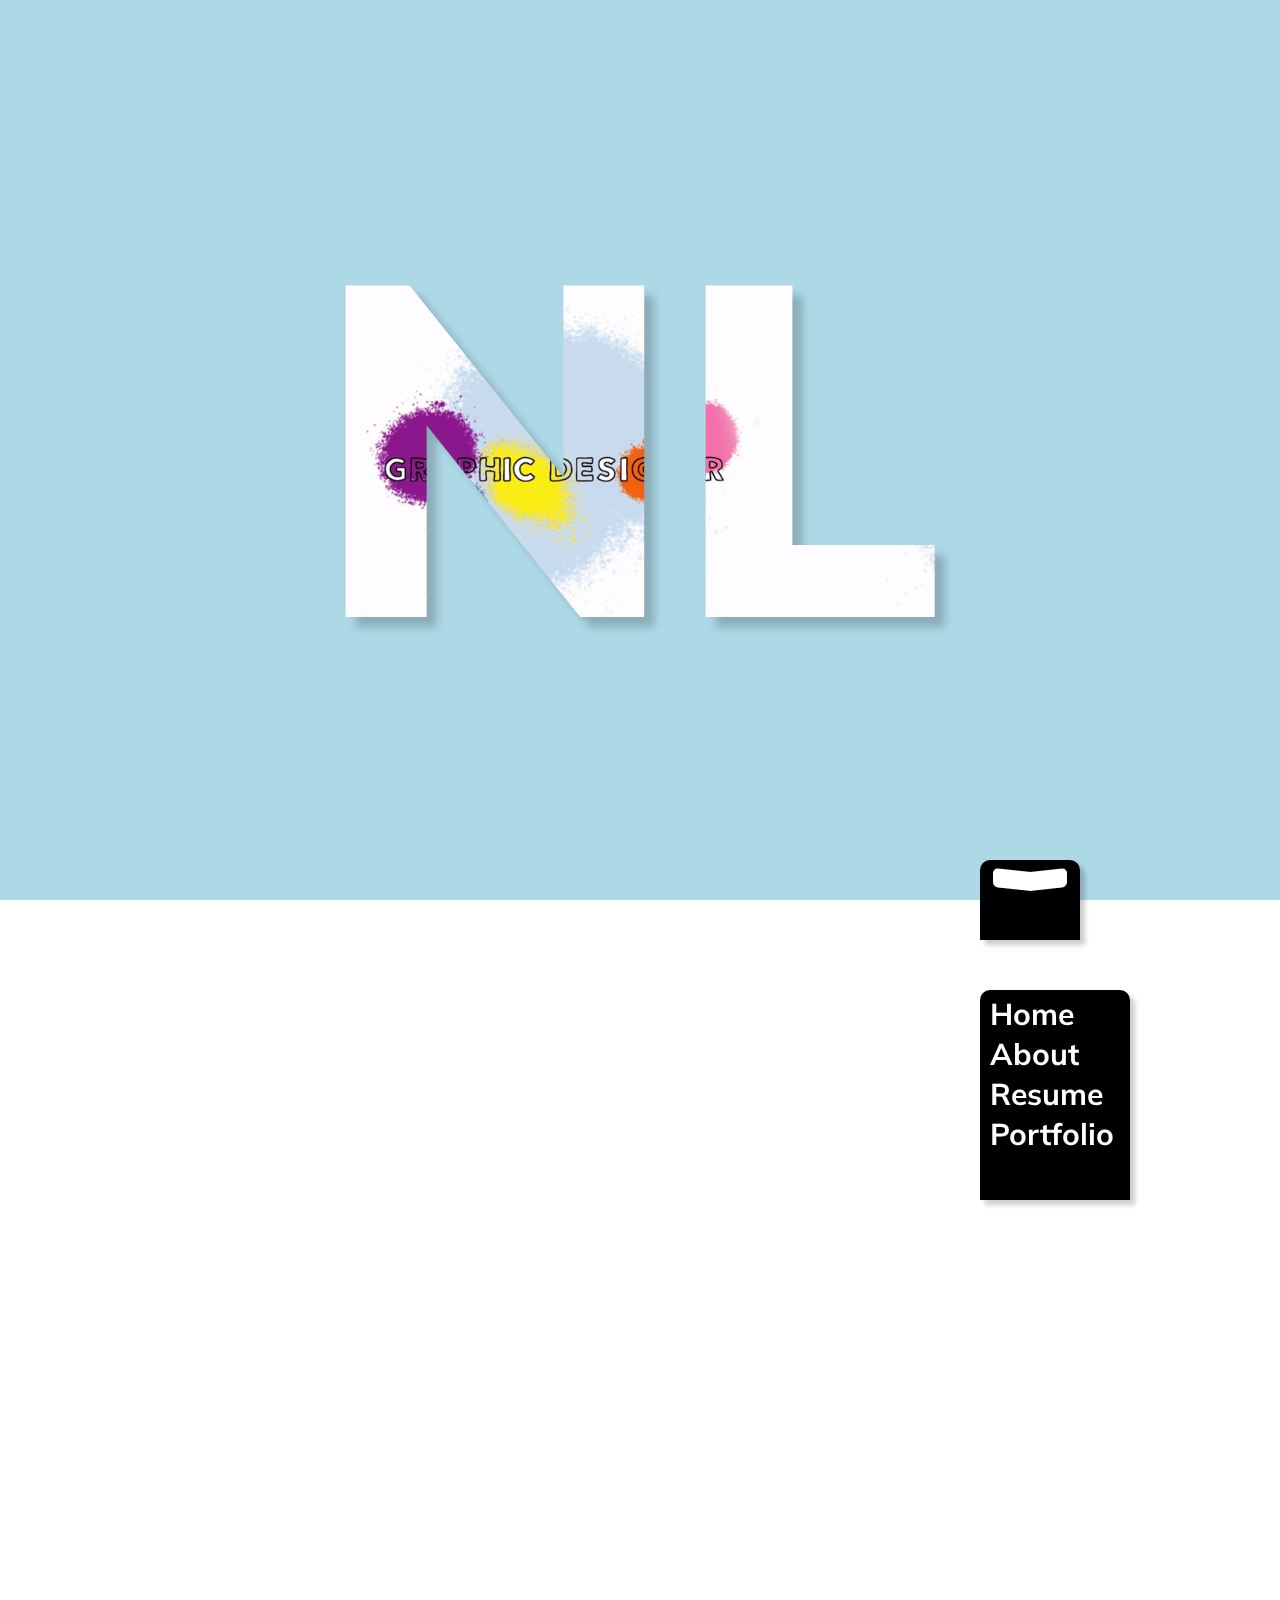
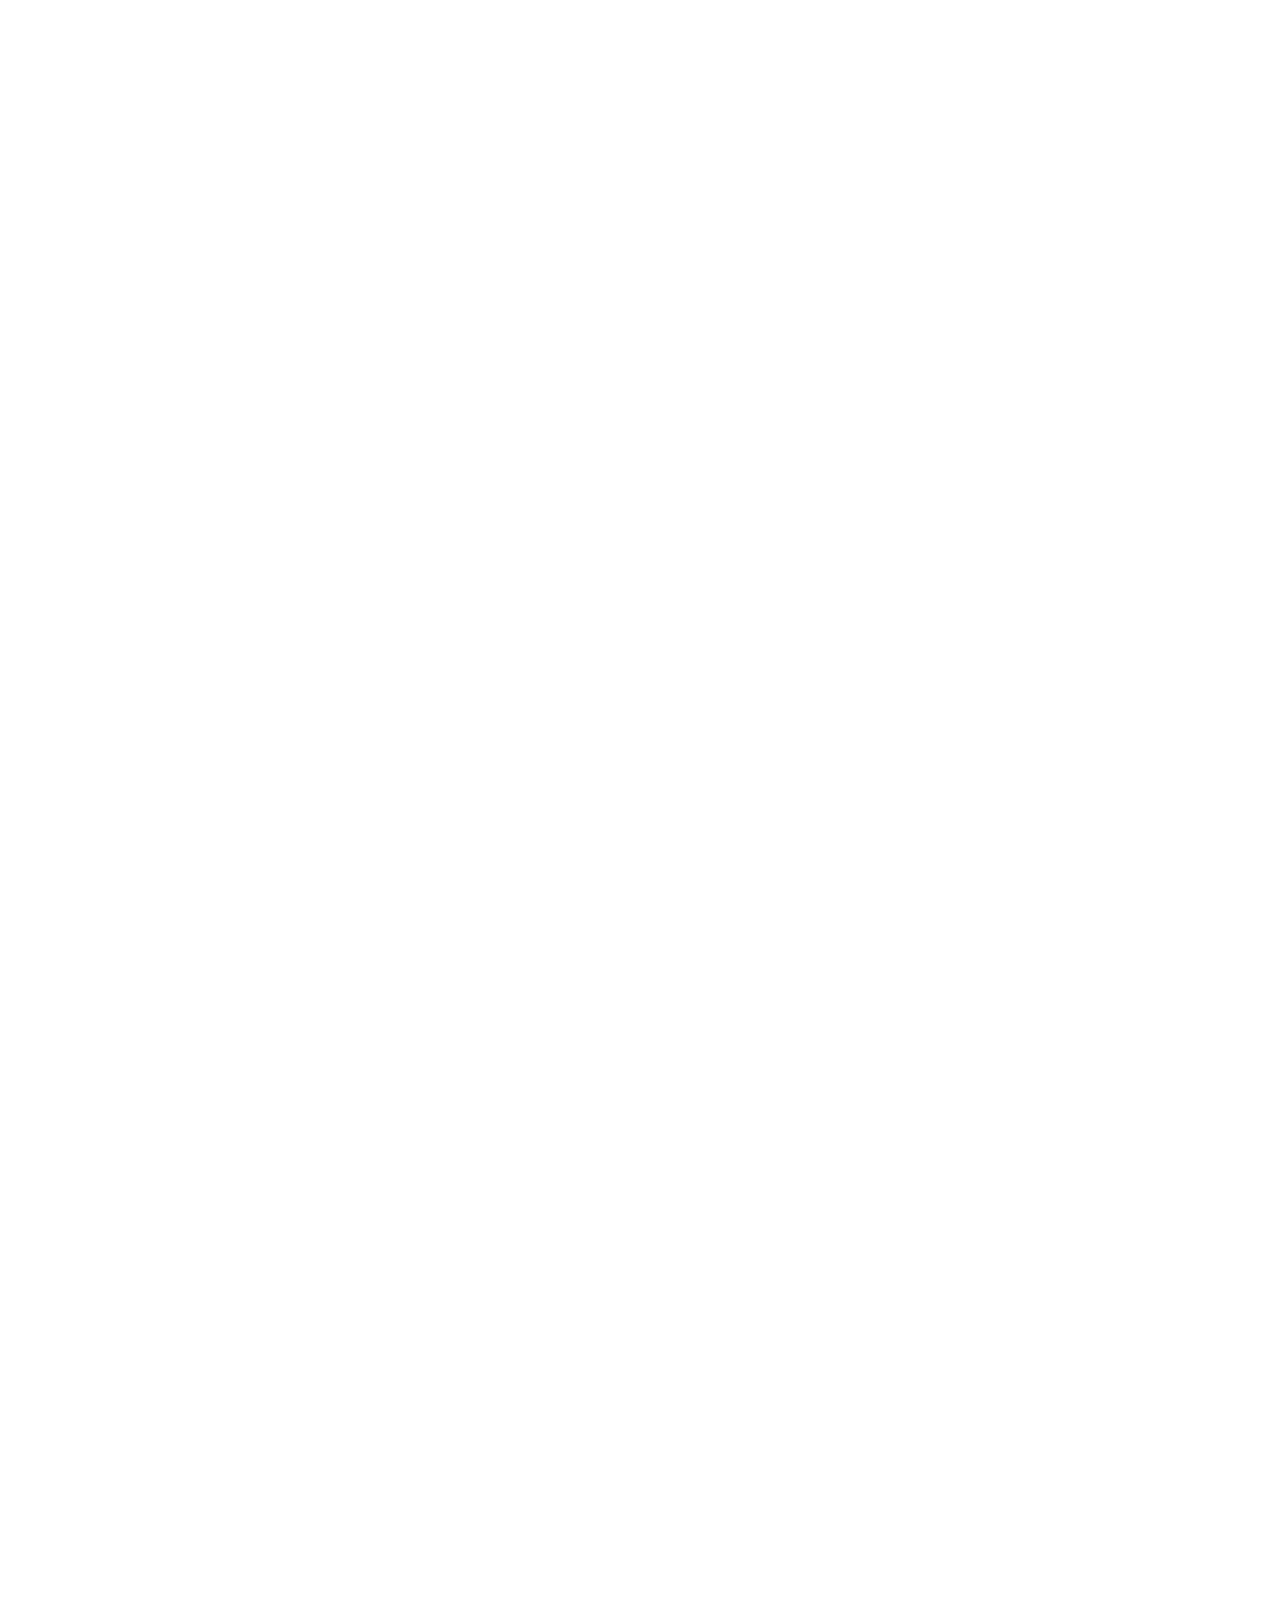
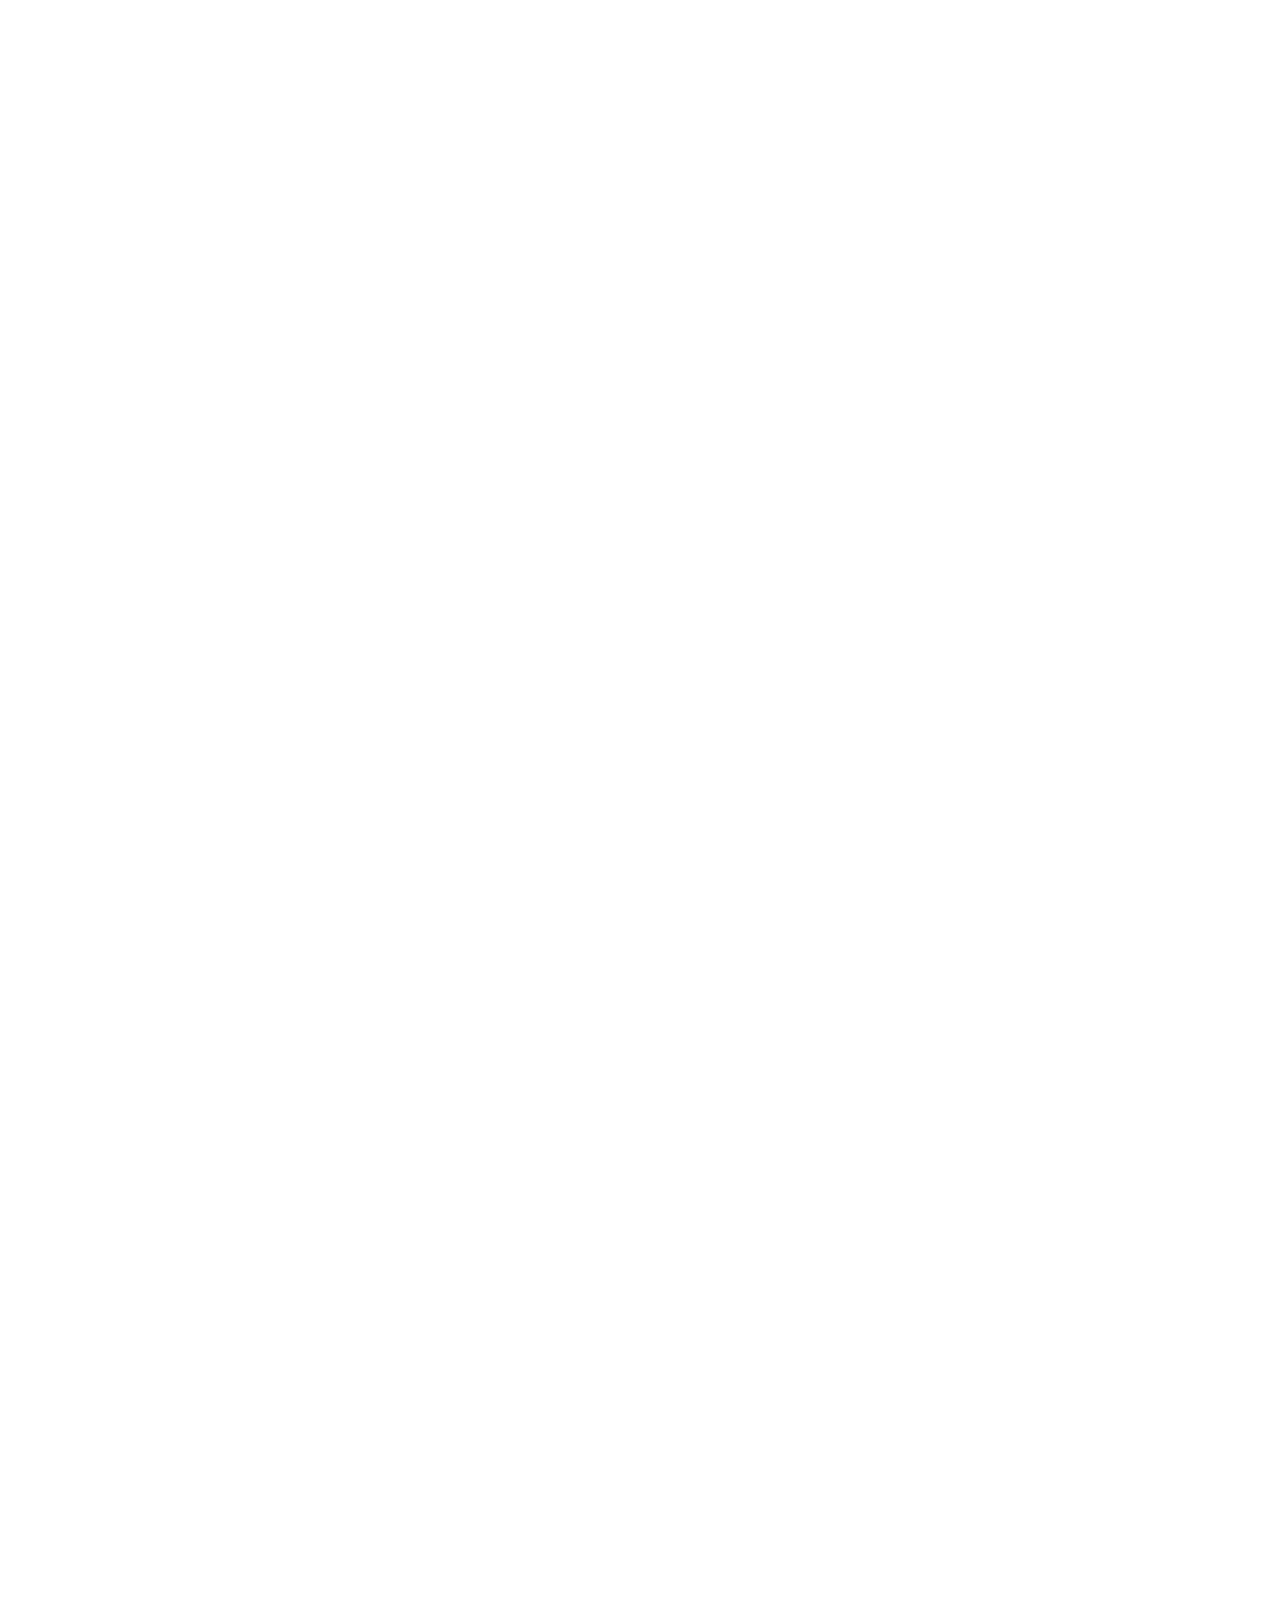
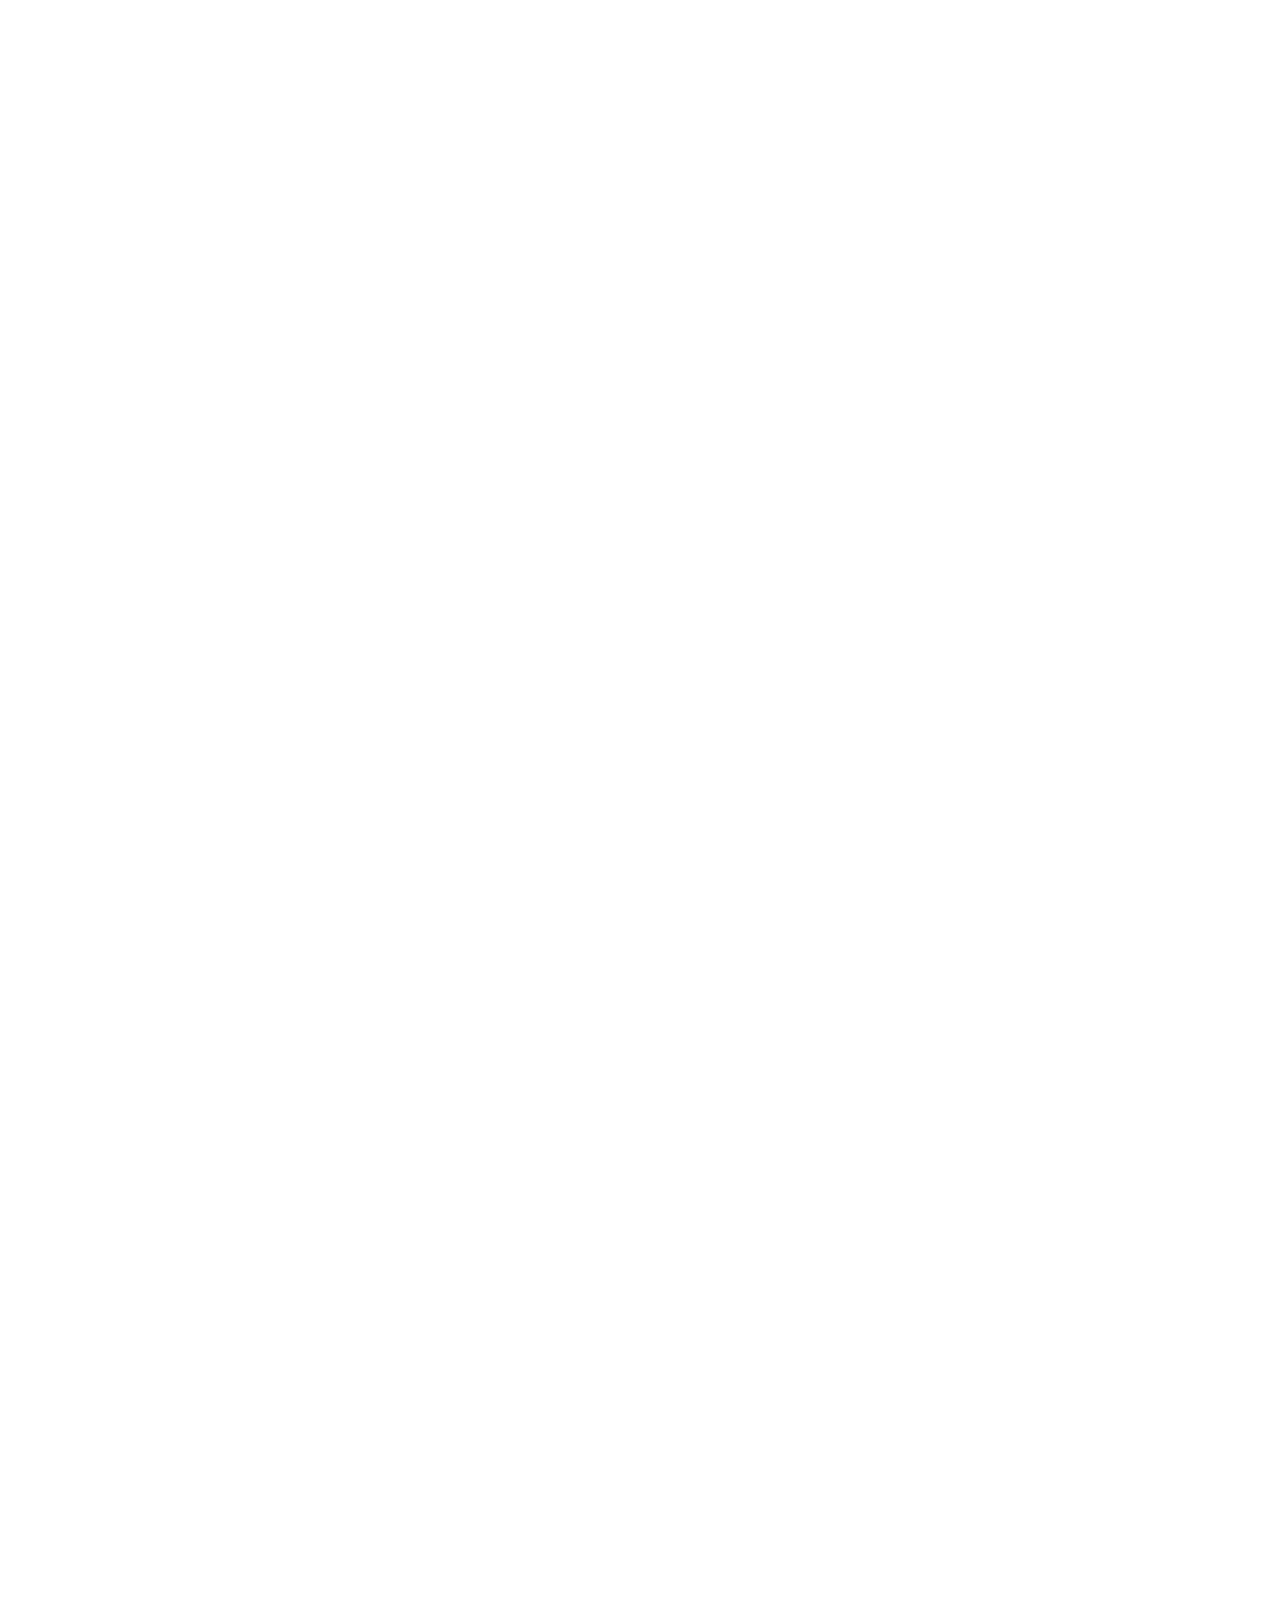
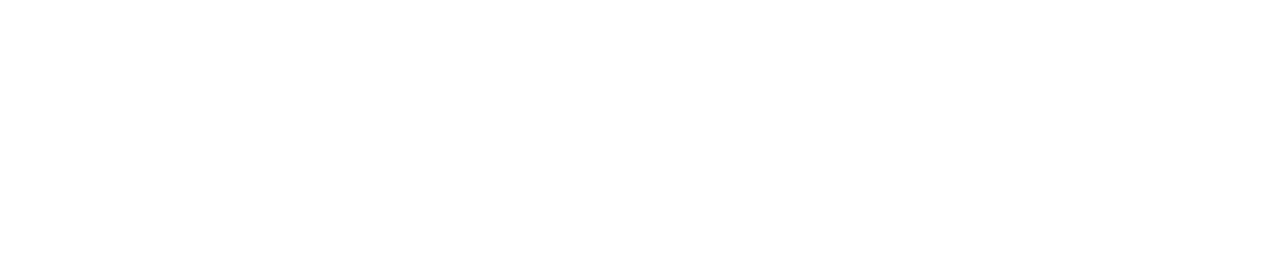
==== commit d68b999a: "Animation update draft #3" ====
--- a/index.html
+++ b/index.html
@@ -12,12 +12,15 @@
 		<div class="initials">
 			NL
 		</div>
-		<div id="initials_container">
+		<div class="initials initials_container">
 			NL
 		</div>
-		<div id="brand">
-			<video id="brand_video" autoplay muted>
-				<source src="assets/img/pages/brand.mp4" type="video/mp4">
+		<div class="hover_tag">
+			CLICK TO VIEW or SCROLL TO EXPLORE!
+		</div>
+		<div id="discovery">
+			<video id="discovery_video" autoplay muted>
+				<source src="assets/img/pages/discovery.mp4" type="video/mp4">
 			</video>
 		</div>
 	</div>
@@ -380,7 +383,7 @@
 					<img class="icon" src="assets/img/icons/be.png">
 				</a>
 			</div>
-				<div class="button">
+				<div class="button" id="download">
 					<a target="_blank" class="david" href="assets/img/resume/resume.pdf">DOWNLOAD</a>
 				</div>
 			</div>
@@ -392,15 +395,50 @@
 		</div>
 	</div>
 	<div id="portfolio_container">
+		<img class="skyline" src="assets/img/pages/skyline_day.png">
+		<img class="skyline" src="assets/img/pages/skyline.png">
+		<img class="building" src="assets/img/pages/building2.png">
+		<div class="animation_container subway">
+			<img class="train" src="assets/img/pages/subway.png">
+			<img class="train" src="assets/img/pages/subway.png">
+			<img class="train" src="assets/img/pages/subway.png">
+			<img class="train" src="assets/img/pages/subway.png">
+			<img class="train" src="assets/img/pages/subway.png">
+		</div>
+		<img class="building" src="assets/img/pages/building.png">
+		<img class="building" src="assets/img/pages/building6.png">
+		<div class="animation_container taxi">
+			<img class="car" src="assets/img/pages/taxi.png">
+			<img class="wheel" src="assets/img/pages/wheel.png">
+			<img class="wheel" src="assets/img/pages/wheel.png">
+		</div>
+		<div class="animation_container sedan">
+			<img class="car" src="assets/img/pages/sedan.png">
+			<img class="wheel" src="assets/img/pages/wheel.png">
+			<img class="wheel" src="assets/img/pages/wheel.png">
+		</div>
+		<img class="building" src="assets/img/pages/building3.png">
+		<img class="building" src="assets/img/pages/building4.png">
+		<img class="building" src="assets/img/pages/building5.png">
+		<div class="animation_container taxi">
+			<img class="car" src="assets/img/pages/taxi.png">
+			<img class="wheel" src="assets/img/pages/wheel.png">
+			<img class="wheel" src="assets/img/pages/wheel.png">
+		</div>
+		<img class="cloud" src="assets/img/pages/cloud.png">
+		<img class="cloud" src="assets/img/pages/cloud2.png">
+		<img class="cloud" src="assets/img/pages/cloud3.png">
+		<div id="planet_container">
+			<img id="planet" src="assets/img/pages/planet.gif">
+		</div>
+		<div id="moon_container">
+			<img id="moon" src="assets/img/pages/moon.png">
+		</div>
 		<div id="carousel_view">
 			<div class="carousel" id="illustrations">
 				<div class="photo_container">
 					<img class="thumbnail" src="assets/img/thumbnails/hands.jpg">
 					<img class="square" src="assets/img/portfolio/hands.jpg">
-				</div>
-				<div class="photo_container">
-					<img class="thumbnail" src="assets/img/thumbnails/face.jpg">
-					<img class="square" src="assets/img/portfolio/face.png">
 				</div>
 				<div class="photo_container">
 					<img class="thumbnail" src="assets/img/thumbnails/airplane.jpg">
@@ -569,13 +607,18 @@
 			<div class="carousel_nav">
 			</div>
 		</div>
+		<div class="hover_tag">
+			VIEW PHOTOGRAPHY
+		</div>
+		<div class="hover_tag">
+			VIEW ILLUSTRATIONS
+		</div>
 		<div id="overlay_container">
 			<div id="overlay">
 			</div>
 			<!-- <div id="x">
 			</div> -->
 		</div>
-			<img id="skyline" src="assets/img/pages/skyline.png">
 	</div>
 	<div id="nav_menu">
 		<div class="nav" id="home">
--- a/assets/css/style.css
+++ b/assets/css/style.css
@@ -3,10 +3,8 @@
 	height: 100%;
 	margin: 0 auto;
 	font-family: 'Muli', sans-serif;
-	animation-duration: .2s;
 	overflow-x: hidden;
 }
-
 body::-webkit-scrollbar {
     display: none;
 }
@@ -26,30 +24,41 @@
 	text-shadow: 10px 10px 8px rgba(0, 0, 0, 0.2);
 	transition: .1s;
 }
-.hover_initials {
-	text-shadow: 10px 10px 8px rgba(0, 0, 0, 0.6);
-}
-
-#initials_container {
-	width: 650px;
-	height: 400px;
-	position: absolute;
-	left: 50%;
-	transform: translate(-50%, -50%);
-	top: 50%;
+
+.initials_container {
 	font-weight: 900;
-	font-size: 470px;
-	line-height: 380px;
     background: url("identity.gif");
     -webkit-text-fill-color: transparent;
     -webkit-background-clip: text;
     background-size: 70%;
-}
-#initials_container:hover {
-	cursor: pointer;
-}
-
-#brand {
+    text-shadow: none;
+}
+.initials_container:hover {
+	cursor: pointer;
+}
+
+.hover_tag {
+	position: absolute;
+	height: 2vw;
+	text-align: center;
+	width: 650px;
+	color: white;
+	opacity: 0;
+	transition: .2s;
+}
+.hover_tag:nth-child(3) {
+	top: 80%;
+	left: 50%;
+	transform: translateX(-50%);
+	letter-spacing: .6vw;
+}
+.hover_tag:nth-child(n+4) {
+	top: 53vw;
+	left: 50%;
+	transform: translateX(-50%);
+}
+
+#discovery {
 	position: absolute;
 	height: 100%;
 	width: 100%;
@@ -57,14 +66,17 @@
 	display: none;
 }
 
-#brand_video {
-	position: absolute;
-	height: 115%;
-	left: 50%;
-	transform: translate(-50%, -50%);
-	top: 50%;
-}
-#brand_video:hover {
+#discovery_video {
+	position: absolute;
+	min-height: 115%;
+	min-width: 100%;
+	max-width: 110%;
+	max-height: 130%;
+	left: 50%;
+	transform: translate(-50%, -50%);
+	top: 50%;
+}
+#discovery_video:hover {
 	cursor: pointer;
 }
 
@@ -74,6 +86,7 @@
 	position: relative;
 	background-color: lightblue;
 	transition: .2s;
+	overflow: hidden;
 }
 
 /*navigation*/
@@ -110,7 +123,7 @@
 /*about*/
 #about_container {
 	width: 100%;
-	height: 100%;
+	height: 50vw;
 	position: relative;	
 	background-color: #fefcfe;
 	display: flex;
@@ -261,7 +274,6 @@
 	width: 20vw;
 	height: 20vw;
 	bottom: 0;
-	opacity: .8;
 }
 
 .library:nth-child(3) {
@@ -276,13 +288,136 @@
 	transform: translateX(-50%);
 }
 
+.animation_container {
+	position: absolute;
+	height: auto;
+}
+
+.taxi {
+	bottom: 4.5vw;
+	-webkit-animation: 10s linear 0s infinite drive;
+	left: -10vw;
+}
+.taxi:nth-child(7) {
+	-webkit-animation: 7s linear 5s infinite drive;
+}
+.car {
+	position: absolute;
+	width: 10vw;
+}
+.wheel {
+	position: absolute;
+	width: 1vw;
+	-webkit-animation: rotation 4s infinite linear;
+}
+.wheel:nth-child(2) {
+	top: 3.5vw;
+	left: 2vw;
+}
+.wheel:nth-child(3) {
+	top: 3.5vw;
+	left: 7.5vw;
+}
+
+.train {
+	position: relative;
+	width: 15vw;
+	float: left;
+}
+.subway {
+	bottom: 0;
+	-webkit-animation: 12s linear 0s infinite sub;
+	left: -80vw;
+	width: 100vw;
+	position: absolute;
+}
+.sedan {
+	bottom: 4.5vw;
+	-webkit-animation: 12s linear 8s infinite drive;
+	left: -10vw;
+}
+@-webkit-keyframes rotation {
+		from {-webkit-transform: rotate(0deg);}
+		to {-webkit-transform: rotate(359deg);}
+}
+@-webkit-keyframes drive {
+		from { left: -10vw;}
+		to {left: 100vw;}
+}
+@-webkit-keyframes sub {
+		0% { left: -80vw;}
+		80% { left: -80vw;}
+		100% {left: 100vw;}
+}
+
+.building {
+	width: 10vw;
+	position: absolute;
+	left: 50%;
+	bottom: 0;
+}
+.building:nth-child(3) {
+	left: 20%;
+	width: 20vw;
+}
+.building:nth-child(9) {
+	left: 80%;
+}
+.building:nth-child(10) {
+	left: 85%;
+	width: 12vw;
+}
+.building:nth-child(11) {
+	left: 90%;
+	width: 14vw;
+}
+.building:nth-child(6) {
+	left: 5%;
+}
+
+.cloud {
+	width: 20vw;
+	position: absolute;
+	left: -20vw;
+	top: 50%;
+	animation: 60s infinite normal linear cloud;
+	opacity: .5;
+}
+.cloud:nth-child(14) {
+	animation: 30s infinite 1s normal linear cloudtwo;
+}
+.cloud:nth-child(15) {
+	animation: 50s infinite 2.5s normal linear cloudthree;
+}
+@keyframes cloud {
+	0% {left: -20vw; top: 50%; transform: rotate(-45deg)}
+	30% {left: 10vw; top: 40%; transform: rotate(5deg)}
+	50% {left: 50vw; top: 60%; transform: rotate(20deg)}
+	75% {left: 75vw; top: 45%; transform: rotate(-35deg)}
+	100% {left: 100vw; top: 65%; transform: rotate(-25deg)}
+}
+@keyframes cloudtwo {
+	0% {left: -20vw; top: 45%; transform: rotate(30deg)}
+	20% {left: 10vw; top: 35%; transform: rotate(-2deg)}
+	55% {left: 50vw; top: 45%; transform: rotate(30deg)}
+	90% {left: 100vw; top: 55%; transform: rotate(0deg)}
+	100% {left: 100vw; top: 55%; transform: rotate(-25deg)}
+}
+@keyframes cloudthree {
+	0% {left: -20vw; top: 55%; transform: rotate(0deg)}
+	35% {left: 10vw; top: 45%; transform: rotate(30deg)}
+	60% {left: 50vw; top: 55%; transform: rotate(-20deg)}
+	80% {left: 75vw; top: 40%; transform: rotate(42deg)}
+	100% {left: 100vw; top: 60%; transform: rotate(12deg)}
+}
+
 #resume_title { \
 	position: absolute;
 }
 
 #title {
 	width: 100%;
-	top: 55%;
+	top: 50%;
 	transform: translateY(-50%);
 	opacity: 1;
 	animation-delay: 3s;
@@ -424,7 +559,7 @@
 	width: 100%;
 	transition: .3s;
 	-webkit-filter: drop-shadow(5px 5px 20px rgba(0, 0, 0, 0.4));
-    filter: drop-shadow(5px 5px 20px rgba(0, 0, 0, 0.4));
+    filter: drop-shadow(2px 2px 5px rgba(255, 255, 255, 0.6));
     transition: .3s;
 }
 
@@ -449,9 +584,11 @@
 	transition: .2s;
 	color: white
 }
-
 .button:hover {
 	cursor: pointer;
+}
+#download {
+	filter: drop-shadow(2px 2px 5px rgba(255, 255, 255, 0.6));
 }
 
 #my_story {
@@ -495,16 +632,69 @@
 
 #portfolio_container {
 	width: 100%;
-	height: 100%;
-	position: relative;
-	background-color: orange;
+	height: 100vw;
+	position: relative;
 	display: inline-block;
 }
 
+.skyline:nth-child(2) {
+	animation-timing-function: ease-in-out;
+	animation: day 20s 0s infinite;
+}
+
+@keyframes day {
+	0% {opacity: 1}
+	40% {opacity: 1}
+	50% {opacity: 0}
+	90% {opacity: 0}
+	100% {opacity: 1}
+}
+
+#planet_container {
+	width: 40vw;
+	position: absolute;
+	right: 5vw;
+	top: 0;
+}
+#planet {
+	width: 100%;
+	position: absolute;
+}
+
+#moon_container {
+	width: 10vw;
+	position: absolute;
+	left: 5vw;
+	top: 30vw;
+	offset-path: path('M-500,0 C0,0 -500,-500 1600,-700');
+	animation: move 10s infinite normal ease-in-out;
+}
+@keyframes move {
+  0% {
+    offset-distance: 0%;
+  }
+  100% {
+    offset-distance: 100%;
+  }
+}
+
+#moon {
+	width: 100%;
+	position: absolute;
+	animation: rotate 10s infinite normal linear;
+}
+@keyframes rotate {
+  0% {transform: rotate(0deg);
+  }
+  100% {
+    transform: rotate(360deg);
+  }
+}
+
 #carousel_view {
 	position: absolute;
 	left: 50%;
-	top: 50%;
+	top: 25vw;
 	transform: translate(-50%, -50%);
 	width: 66vw;
 	height: 22vw;
@@ -576,7 +766,7 @@
 	position: absolute;
 	left: 50%;
 	transform: translateX(-50%);
-	bottom: 2vw;
+	top: 45vw;
 	background-color: rgba(255, 255, 255, .4);
 	border-radius: 5px;
 }
@@ -586,7 +776,7 @@
 	height: 1.5vw;
 	float: left;
 	position: relative;
-	background-color: rgba(60, 90, 152, 1);
+	background-color: rgb(60, 90, 152);
 	border-radius: 100%;
 	margin: 0 .5vw 0vw .5vw;
 	top: 50%;
@@ -594,7 +784,7 @@
 }
 
 .carousel_nav:nth-child(3) {
-	opacity: .6;
+	background-color: rgb(255, 255, 255);
 	margin-left: 1vw;
 }
 
@@ -638,8 +828,9 @@
 	position: absolute;
 }
 
-#skyline {
-	width: 100%;
+.skyline {
+	width: 100%;
+	position: absolute;
 }
 
 /*bottomline*/
@@ -703,7 +894,6 @@
   transform: skew(0deg, -6deg);
   border-radius: 0px 5px 5px 0px;
 }​
-
 @-moz-keyframes rotatebox /*--for firefox--*/{
     from {
         -moz-transform:rotate(0deg);
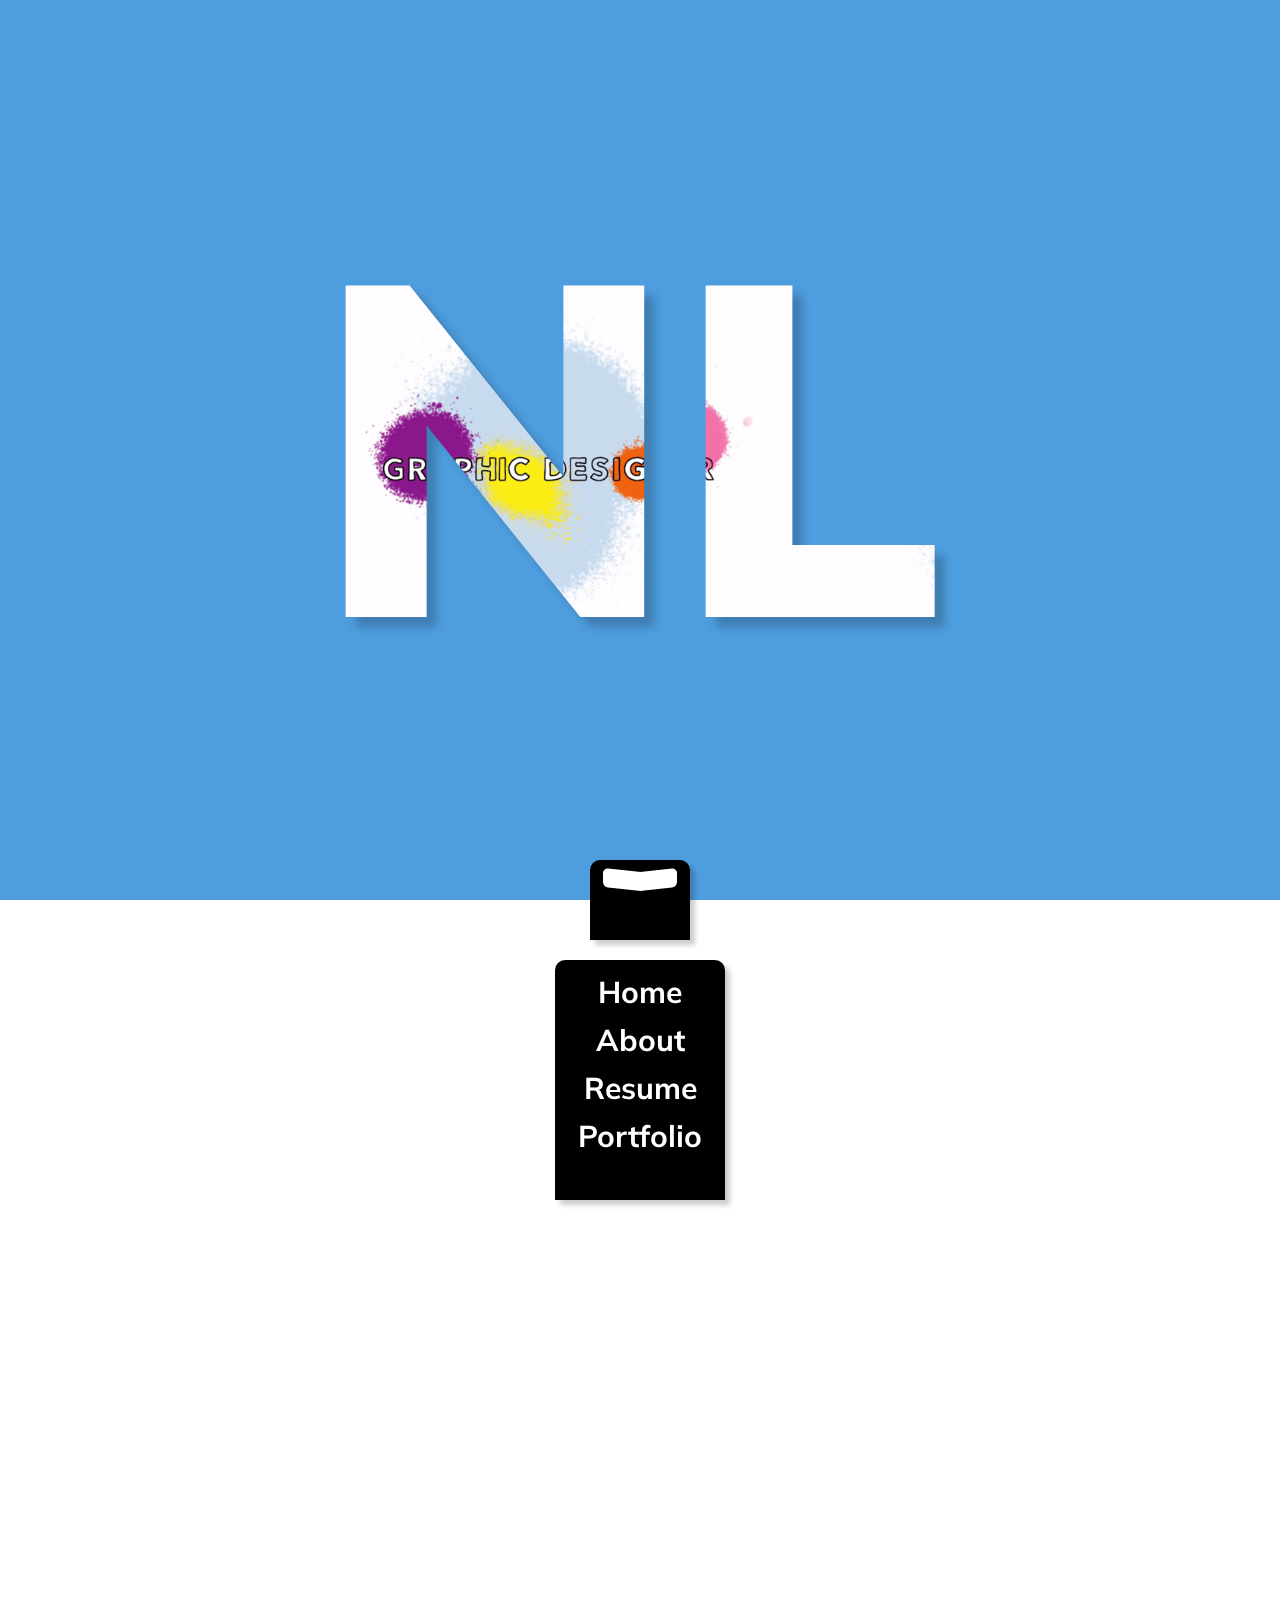
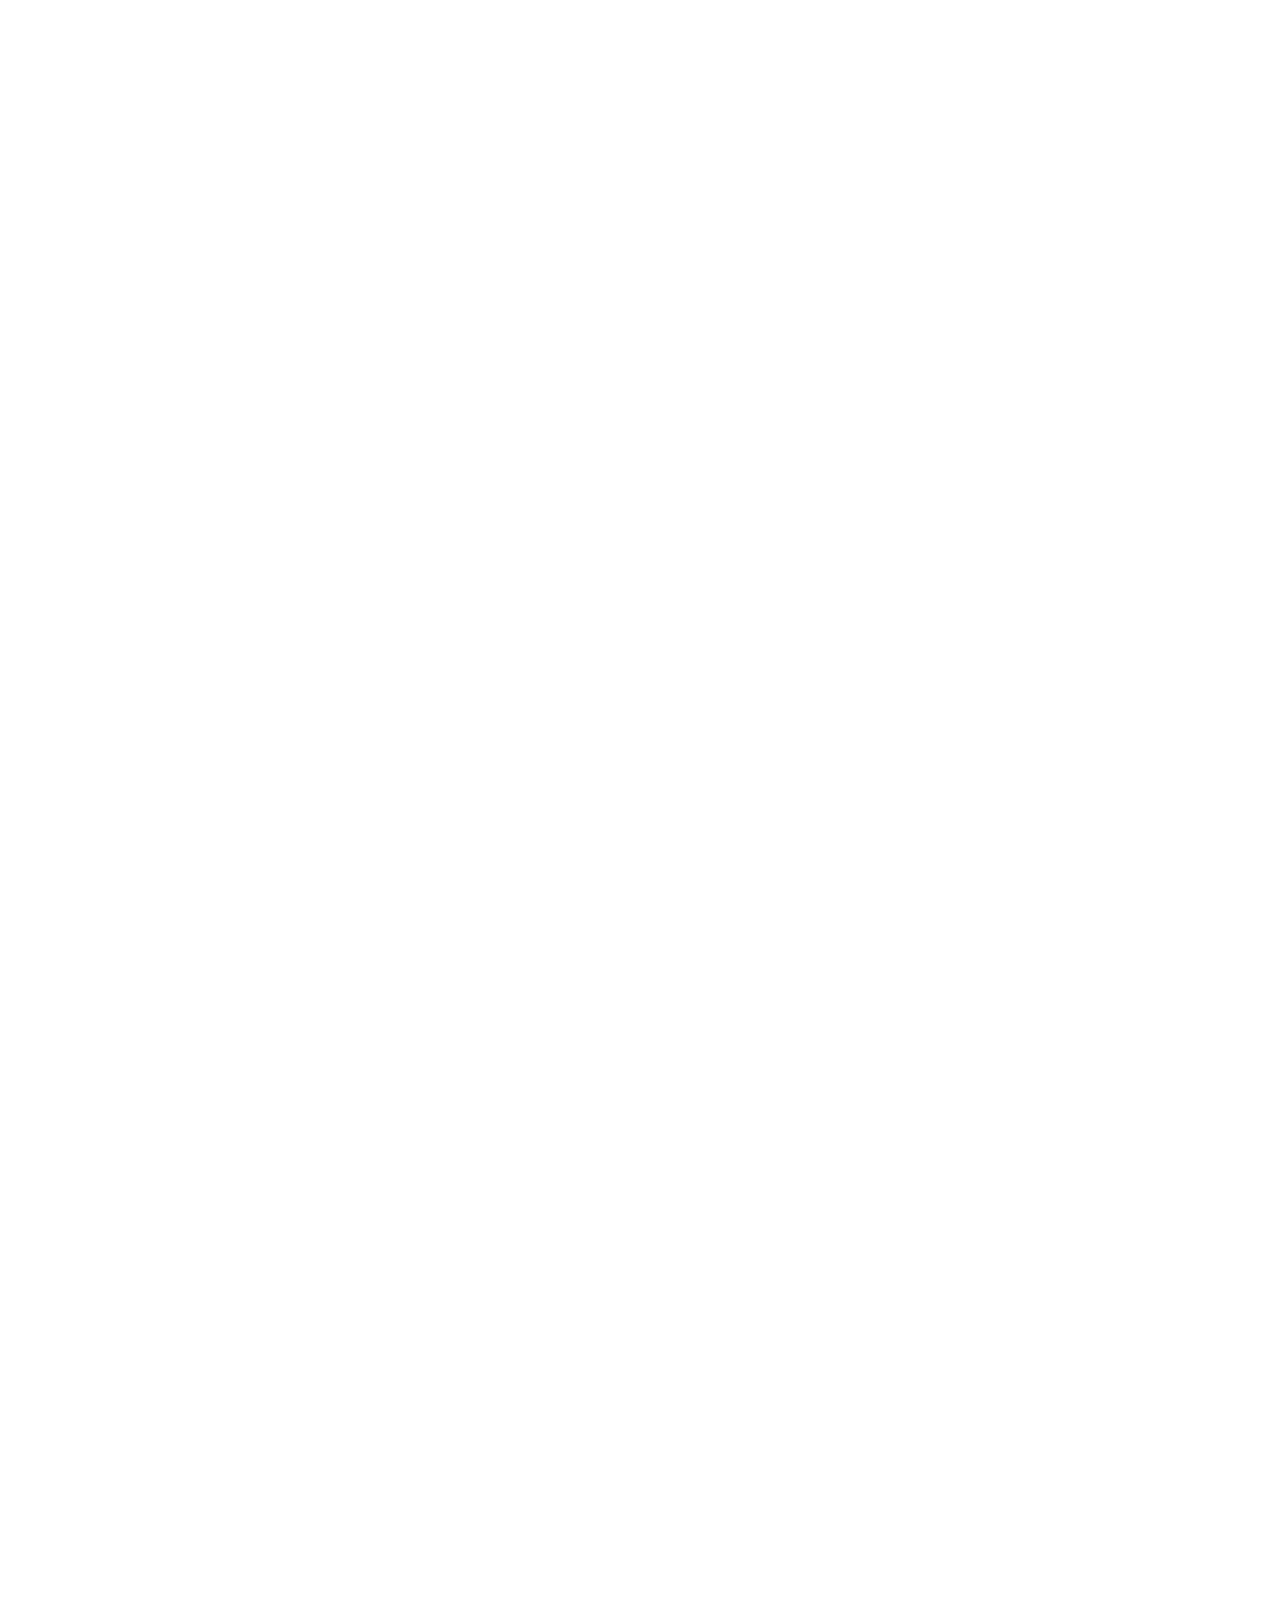
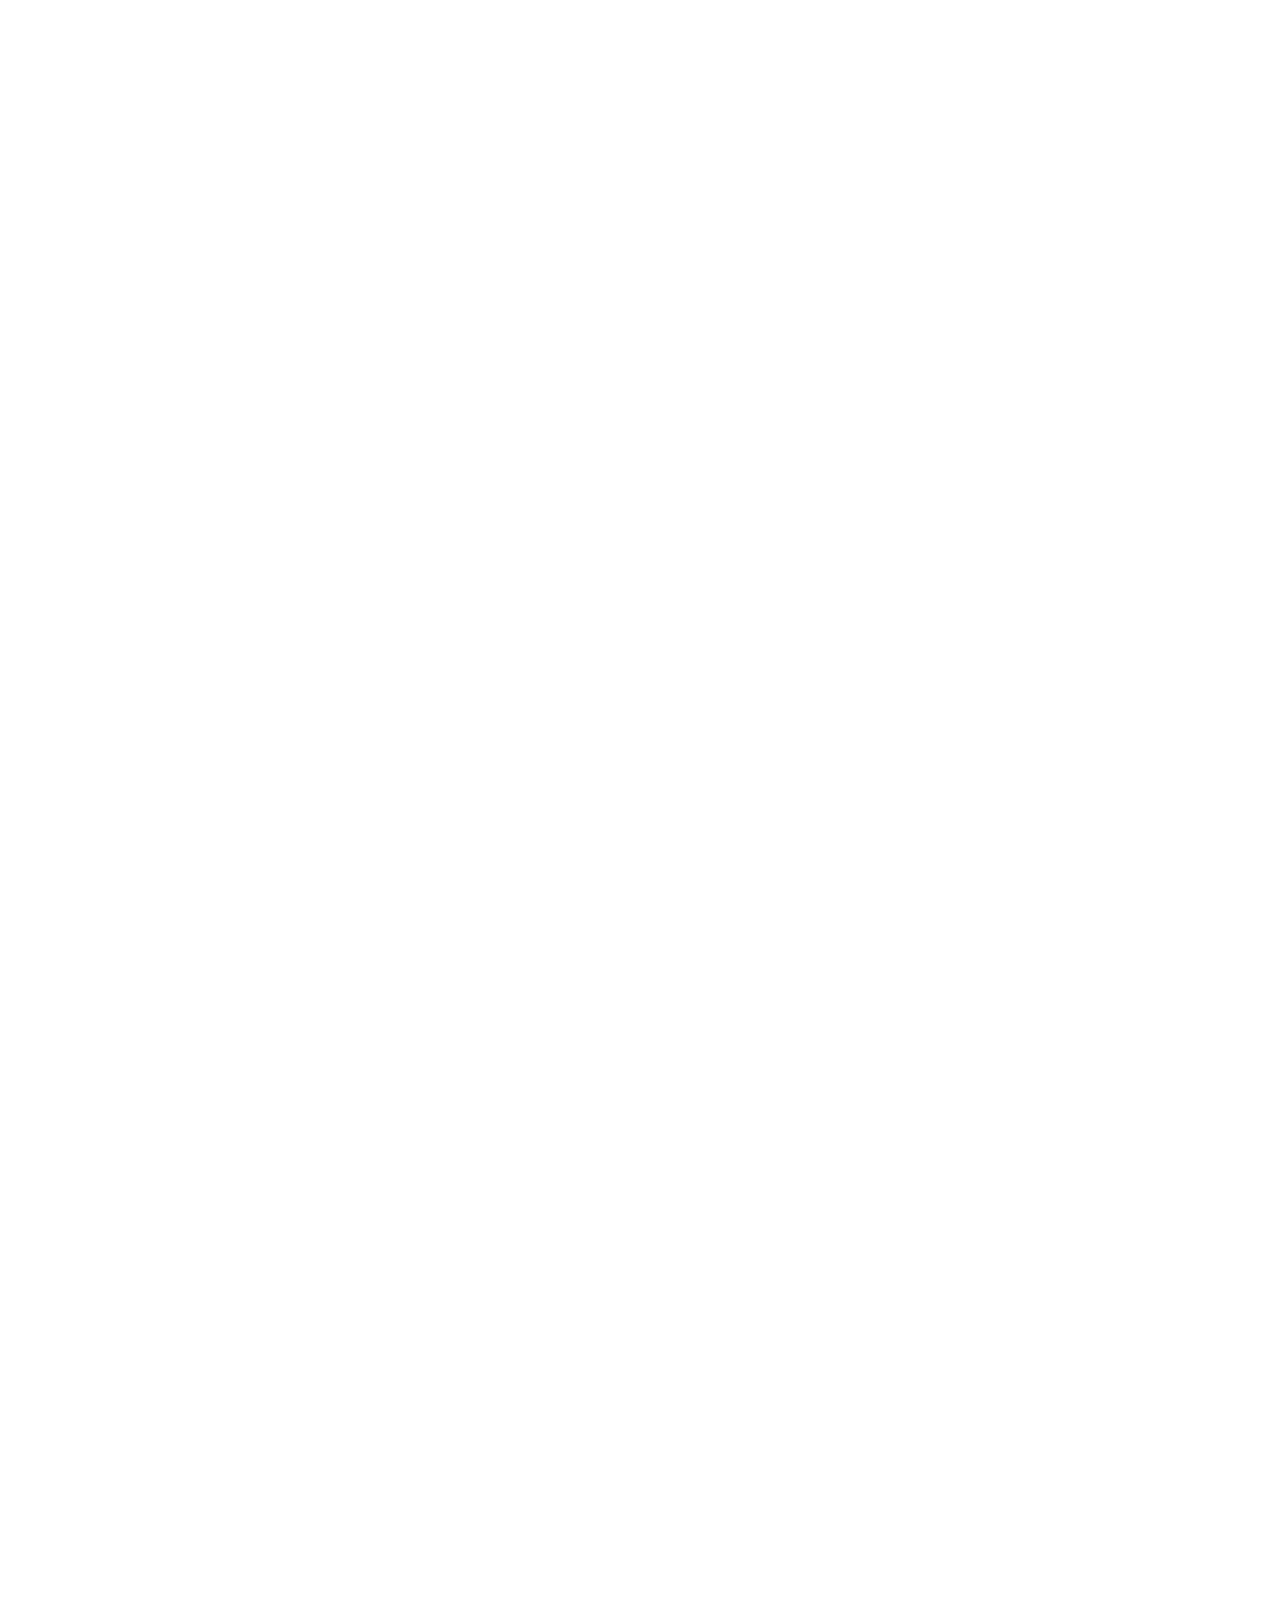
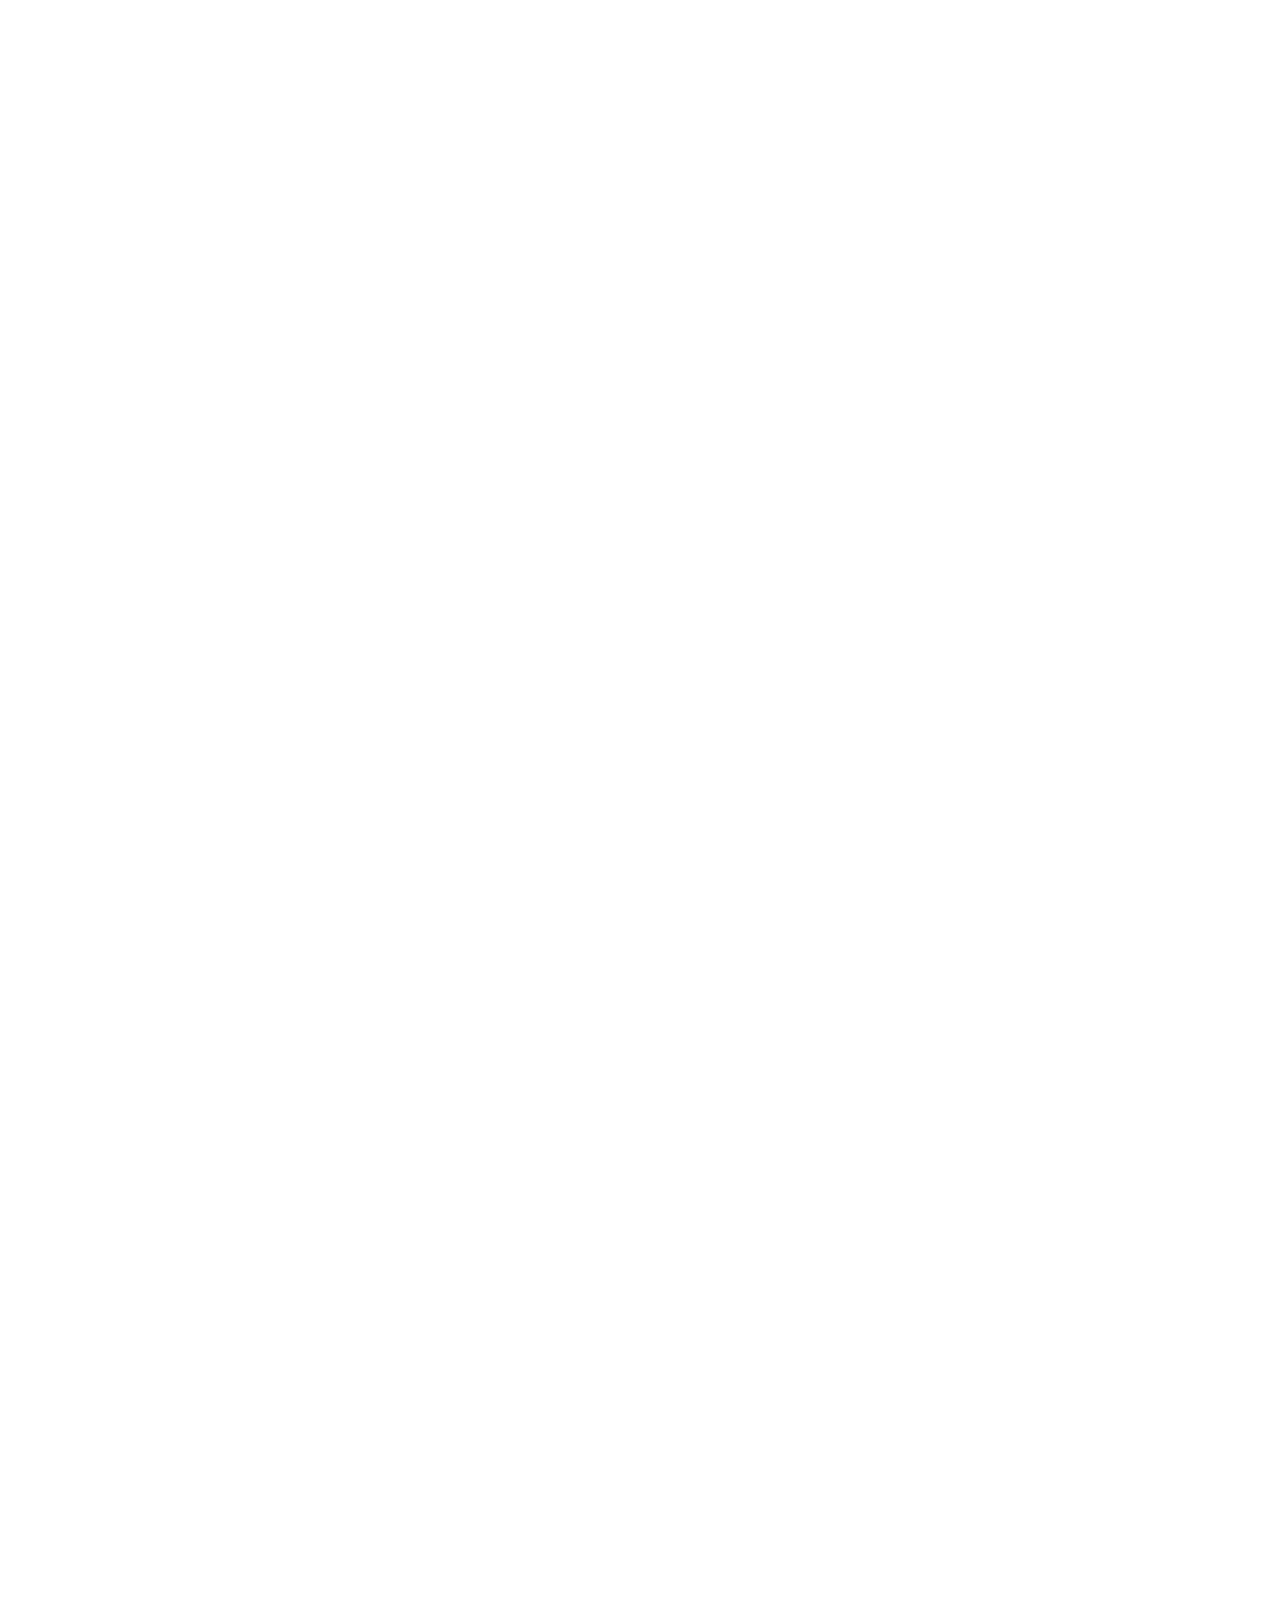
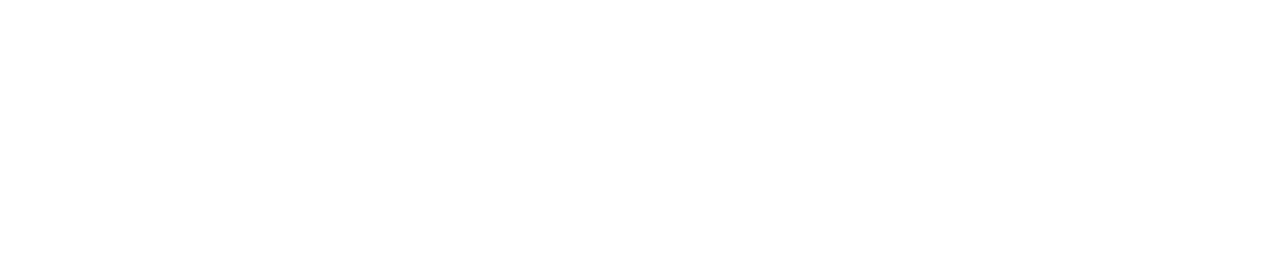
==== commit 5e4d3225: "Draft 4" ====
--- a/index.html
+++ b/index.html
@@ -20,19 +20,19 @@
 		</div>
 		<div id="discovery">
 			<video id="discovery_video" autoplay muted>
-				<source src="assets/img/pages/discovery.mp4" type="video/mp4">
+				<source src="assets/img/pages/discovery.mp4" loading="lazy" type="video/mp4">
 			</video>
 		</div>
 	</div>
 	<div id="about_container">
 		<div id="about_content">
 			<div id="face_container">
-				<img class="faces" src="assets/img/pages/innod.png">
-				<img class="faces" src="assets/img/pages/street.png">
-				<img class="faces" src="assets/img/pages/green_door.png">
+				<img class="faces" src="assets/img/pages/innod.png" loading="lazy">
+				<img class="faces" src="assets/img/pages/street.png" loading="lazy">
+				<img class="faces" src="assets/img/pages/green_door.png" loading="lazy">
 			</div>
 			<div id="name">
-				<img id="name_gif" src="assets/img/pages/name.gif">
+				<img id="name_gif" src="assets/img/pages/name.gif" loading="lazy">
 			</div>
 			<div class="button" id="my_story">
 				MY STORY
@@ -47,7 +47,7 @@
 			</div>
 		</div>
 		<video autoplay muted id="drive">
-			<source src="assets/img/pages/drive.mp4" type="video/mp4">
+			<source src="assets/img/pages/drive.mp4" loading="lazy" type="video/mp4">
 		</video>
 	</div>
 	<div id="resume_container">
@@ -56,7 +56,7 @@
 				EDUCATION
 			</div>
 			<div id="title">
-				<img id="title_vid" src="assets/img/pages/resume.gif">
+				<img id="title_vid" src="assets/img/pages/resume.gif" loading="lazy">
 			</div>
 		</div>
 		<div class="box">
@@ -78,10 +78,10 @@
 				</div>
 			</div>
 			<div class="library">
-				<img class="library_img" src="assets/img/resume/doe.png">
+				<img class="library_img" src="assets/img/resume/doe.png" loading="lazy">
 			</div>
 			<div class="library">
-				<img class="library_img" src="assets/img/resume/columbia.png">
+				<img class="library_img" src="assets/img/resume/columbia.png" loading="lazy">
 			</div>
 		</div>
 		<div class="box">
@@ -166,7 +166,7 @@
 				</div>
 				<div class="skill">
 					Adobe InDesign
-					<div class="dot">
+					<div class="edot">
 					</div>
 					<div class="dot">
 					</div>
@@ -308,6 +308,12 @@
 			<div class="experience_line">
 				"Lorem ipsum dolor sit amet, consectetur adipiscing elit, sed do eiusmod tempor 
 			</div>
+			<div class="resume_background">
+				<img class="resume_img" src="assets/img/resume/computer.png" loading="lazy">
+			</div>
+			<div class="resume_background">
+				<img class="resume_img" src="assets/img/resume/book.png" loading="lazy">
+			</div>
 		</div>
 		<div class="box black">
 			<div class="category">
@@ -356,6 +362,12 @@
 			<div class="experience_line">
 				"Lorem ipsum dolor sit amet, consectetur adipiscing elit, sed do eiusmod tempor 
 			</div>
+			<div class="resume_background background_position">
+				<img class="resume_img" src="assets/img/resume/flask.png" loading="lazy">
+			</div>
+			<div class="resume_background background_position">
+				<img class="resume_img" src="assets/img/resume/phone.png" loading="lazy">
+			</div>
 		</div>
 		<div class="box">
 			<div id="gradient">
@@ -371,16 +383,16 @@
 			</div>
 			<div id="links_container">
 				<a href="https://www.instagram.com/thenathaniellowe/?hl=en" class="social_link">
-					<img class="icon" src="assets/img/icons/ig.png">
+					<img class="icon" src="assets/img/icons/ig.png" loading="lazy">
 				</a>
 				<a href="https://www.linkedin.com/in/thenathaniellowe" class="social_link">
-					<img class="icon" src="assets/img/icons/in.png">
+					<img class="icon" src="assets/img/icons/in.png" loading="lazy">
 				</a>
 				<a href="https://www.facebook.com/nathaniel.lowe.18" class="social_link">
-					<img class="icon" src="assets/img/icons/fb.png">
+					<img class="icon" src="assets/img/icons/fb.png" loading="lazy">
 				</a>
 				<a href="https://www.behance.net/thenathanif6bc" class="social_link">
-					<img class="icon" src="assets/img/icons/be.png">
+					<img class="icon" src="assets/img/icons/be.png" loading="lazy">
 				</a>
 			</div>
 				<div class="button" id="download">
@@ -392,205 +404,218 @@
 					CONTACT
 				</div>
 			</div>
+		<div class="hover_box">
+		</div>
+		<div class="hover_box">
+		</div>
+		<div class="hover_box">
+		</div>
+		<div class="hover_box">
+		</div>
+		<div class="hover_box">
 		</div>
 	</div>
 	<div id="portfolio_container">
-		<img class="skyline" src="assets/img/pages/skyline_day.png">
-		<img class="skyline" src="assets/img/pages/skyline.png">
-		<img class="building" src="assets/img/pages/building2.png">
+		<img class="skyline" src="assets/img/pages/skyline_day.png" loading="lazy">
+		<img class="skyline" src="assets/img/pages/skyline.png" loading="lazy">
+		<img class="building" src="assets/img/pages/building2.png" loading="lazy">
 		<div class="animation_container subway">
-			<img class="train" src="assets/img/pages/subway.png">
-			<img class="train" src="assets/img/pages/subway.png">
-			<img class="train" src="assets/img/pages/subway.png">
-			<img class="train" src="assets/img/pages/subway.png">
-			<img class="train" src="assets/img/pages/subway.png">
-		</div>
-		<img class="building" src="assets/img/pages/building.png">
-		<img class="building" src="assets/img/pages/building6.png">
+			<img class="train" src="assets/img/pages/subway.png" loading="lazy">
+			<img class="train" src="assets/img/pages/subway.png" loading="lazy">
+			<img class="train" src="assets/img/pages/subway.png" loading="lazy">
+			<img class="train" src="assets/img/pages/subway.png" loading="lazy">
+			<img class="train" src="assets/img/pages/subway.png" loading="lazy">
+		</div>
+		<img class="building" src="assets/img/pages/building.png" loading="lazy">
+		<img class="building" src="assets/img/pages/building6.png" loading="lazy">
 		<div class="animation_container taxi">
-			<img class="car" src="assets/img/pages/taxi.png">
-			<img class="wheel" src="assets/img/pages/wheel.png">
-			<img class="wheel" src="assets/img/pages/wheel.png">
+			<img class="car" src="assets/img/pages/taxi.png" loading="lazy">
+			<img class="wheel" src="assets/img/pages/wheel.png" loading="lazy">
+			<img class="wheel" src="assets/img/pages/wheel.png" loading="lazy">
 		</div>
 		<div class="animation_container sedan">
-			<img class="car" src="assets/img/pages/sedan.png">
-			<img class="wheel" src="assets/img/pages/wheel.png">
-			<img class="wheel" src="assets/img/pages/wheel.png">
-		</div>
-		<img class="building" src="assets/img/pages/building3.png">
-		<img class="building" src="assets/img/pages/building4.png">
-		<img class="building" src="assets/img/pages/building5.png">
+			<img class="car" src="assets/img/pages/sedan.png" loading="lazy">
+			<img class="wheel" src="assets/img/pages/wheel.png" loading="lazy">
+			<img class="wheel" src="assets/img/pages/wheel.png" loading="lazy">
+		</div>
+		<img class="building" src="assets/img/pages/building3.png" loading="lazy">
+		<img class="building" src="assets/img/pages/building4.png" loading="lazy">
+		<img class="building" src="assets/img/pages/building5.png" loading="lazy">
 		<div class="animation_container taxi">
-			<img class="car" src="assets/img/pages/taxi.png">
-			<img class="wheel" src="assets/img/pages/wheel.png">
-			<img class="wheel" src="assets/img/pages/wheel.png">
-		</div>
-		<img class="cloud" src="assets/img/pages/cloud.png">
-		<img class="cloud" src="assets/img/pages/cloud2.png">
-		<img class="cloud" src="assets/img/pages/cloud3.png">
+			<img class="car" src="assets/img/pages/taxi.png" loading="lazy">
+			<img class="wheel" src="assets/img/pages/wheel.png" loading="lazy">
+			<img class="wheel" src="assets/img/pages/wheel.png" loading="lazy">
+		</div>
+		<img class="cloud" src="assets/img/pages/cloud.png" loading="lazy">
+		<img class="cloud" src="assets/img/pages/cloud2.png" loading="lazy">
+		<img class="plane" src="assets/img/pages/plane.png" loading="lazy">
+		<a href="vault.html" class="social_link">
+			<img class="plane" src="assets/img/pages/plane.png" loading="lazy">
+		</a>
+		<img class="cloud" src="assets/img/pages/cloud3.png" loading="lazy">
 		<div id="planet_container">
-			<img id="planet" src="assets/img/pages/planet.gif">
+			<img id="planet" src="assets/img/pages/planet.gif" loading="lazy">
 		</div>
 		<div id="moon_container">
-			<img id="moon" src="assets/img/pages/moon.png">
+			<img id="moon" src="assets/img/pages/moon.png" loading="lazy">
 		</div>
 		<div id="carousel_view">
 			<div class="carousel" id="illustrations">
 				<div class="photo_container">
-					<img class="thumbnail" src="assets/img/thumbnails/hands.jpg">
-					<img class="square" src="assets/img/portfolio/hands.jpg">
-				</div>
-				<div class="photo_container">
-					<img class="thumbnail" src="assets/img/thumbnails/airplane.jpg">
+					<img class="thumbnail" src="assets/img/thumbnails/hands.jpg" loading="lazy">
+					<img class="square" src="assets/img/portfolio/hands.jpg" loading="lazy">
+				</div>
+				<div class="photo_container">
+					<img class="thumbnail" src="assets/img/thumbnails/airplane.jpg" loading="lazy">
 					<video class="square" autoplay muted loop >
-						<source src="assets/img/portfolio/airplane.mp4" type="video/mp4">
-					</video>
-				</div>
-				<div class="photo_container">
-					<img class="thumbnail" src="assets/img/thumbnails/window.jpg">
-					<video autoplay muted loop class="square">
-						<source src="assets/img/portfolio/window.mp4" type="video/mp4">
-					</video>
-				</div>
-				<div class="photo_container">
-					<img class="thumbnail" src="assets/img/thumbnails/snacks.jpg">
-					<video autoplay muted loop class="square">
-						<source src="assets/img/portfolio/snacks.mp4" type="video/mp4">
-					</video>
-				</div>
-				<div class="photo_container">
-					<img class="thumbnail" src="assets/img/	thumbnails/bar.jpg">
-					<video autoplay muted loop class="square">
-						<source src="assets/img/portfolio/bar.mp4" type="video/mp4">
-					</video>
-				</div>
-				<div class="photo_container">
-					<img class="thumbnail" src="assets/img/thumbnails/sign_up.jpg">
-					<img class="square" src="assets/img/portfolio/sign_up.png">
-				</div>
-				<div class="photo_container">
-					<img class="thumbnail" src="assets/img/thumbnails/countdown.jpg">
-					<img class="square" src="assets/img/portfolio/countdown.png">
-				</div>
-				<div class="photo_container">
-					<img class="thumbnail" src="assets/img/thumbnails/035.jpg">
-					<img class="square" src="assets/img/portfolio/35.png">
-				</div>
-				<div class="photo_container">
-					<img class="thumbnail" src="assets/img/thumbnails/036.jpg">
-					<img class="square" src="assets/img/portfolio/36.png">
-				</div>
-				<div class="photo_container">
-					<img class="thumbnail" src="assets/img/thumbnails/50.jpg">
-					<video autoplay muted loop class="square">
-						<source src="assets/img/portfolio/50.mp4" type="video/mp4">
-					</video>
-				</div>
-				<div class="photo_container">
-					<img class="thumbnail" src="assets/img/thumbnails/51.jpg">
-					<img class="square" src="assets/img/portfolio/51.gif">
-				</div>
-				<div class="photo_container">
-					<img class="thumbnail" src="assets/img/thumbnails/012.jpg">
-					<img class="square" src="assets/img/portfolio/012.png">
-				</div>
-				<div class="photo_container">
-					<img class="thumbnail" src="assets/img/thumbnails/037.jpg">
-					<img class="square" src="assets/img/portfolio/37_2.png">
-					<img class="square" src="assets/img/portfolio/37.png">
-				</div>
-				<div class="photo_container">
-					<img class="thumbnail" src="assets/img/thumbnails/23.png">
-					<video autoplay muted loop class="square">
-						<source src="assets/img/portfolio/23.mp4" type="video/mp4">
-					</video>
-				</div>
-				<div class="photo_container">
-					<img class="thumbnail" src="assets/img/thumbnails/30.jpg">
-					<video autoplay muted loop class="square">
-						<source src="assets/img/portfolio/30.mp4" type="video/mp4">
-					</video>
-				</div>
-				<div class="photo_container">
-					<img class="thumbnail" src="assets/img/thumbnails/014.jpg">
-					<img class="square" src="assets/img/portfolio/14.png">
-				</div>
-				<div class="photo_container">
-					<img class="thumbnail" src="assets/img/thumbnails/55.png">
-					<video autoplay muted loop class="square">
-						<source src="assets/img/portfolio/55.mp4" type="video/mp4">
-					</video>
-				</div>
-				<div class="photo_container">
-					<img class="thumbnail" src="assets/img/thumbnails/mystery.jpg">
-					<img class="square" src="assets/img/portfolio/mystery.png">
-				</div>
-				<div class="photo_container">
-					<img class="thumbnail" src="assets/img/thumbnails/aacf.jpg">
-					<video autoplay muted loop class="square">
-						<source src="assets/img/portfolio/aacf.mp4" type="video/mp4">
-					</video>
-				</div>
-				<div class="photo_container">
-					<img class="thumbnail" id="pen_tool" src="assets/img/thumbnails/homework_4.jpg">
-					<img class="square" src="assets/img/portfolio/homework_4.jpg">
-				</div>
-				<div class="photo_container">
-					<img class="thumbnail" id="masks" src="assets/img/thumbnails/homework_7.jpg">
-					<img class="square" src="assets/img/portfolio/homework_7.jpg">
+						<source src="assets/img/portfolio/airplane.mp4" type="video/mp4" loading="lazy">
+					</video>
+				</div>
+				<div class="photo_container">
+					<img class="thumbnail" src="assets/img/thumbnails/window.jpg" loading="lazy">
+					<video autoplay muted loop class="square" loading="lazy">
+						<source src="assets/img/portfolio/window.mp4" type="video/mp4" loading="lazy">
+					</video>
+				</div>
+				<div class="photo_container">
+					<img class="thumbnail" src="assets/img/thumbnails/snacks.jpg" loading="lazy">
+					<video autoplay muted loop class="square">
+						<source src="assets/img/portfolio/snacks.mp4" type="video/mp4" loading="lazy">
+					</video>
+				</div>
+				<div class="photo_container">
+					<img class="thumbnail" src="assets/img/	thumbnails/bar.jpg" loading="lazy">
+					<video autoplay muted loop class="square">
+						<source src="assets/img/portfolio/bar.mp4" type="video/mp4" loading="lazy">
+					</video>
+				</div>
+				<div class="photo_container">
+					<img class="thumbnail" src="assets/img/thumbnails/sign_up.jpg" loading="lazy">
+					<img class="square" src="assets/img/portfolio/sign_up.png" loading="lazy">
+				</div>
+				<div class="photo_container">
+					<img class="thumbnail" src="assets/img/thumbnails/countdown.jpg" loading="lazy">
+					<img class="square" src="assets/img/portfolio/countdown.png" loading="lazy">
+				</div>
+				<div class="photo_container">
+					<img class="thumbnail" src="assets/img/thumbnails/035.jpg" loading="lazy">
+					<img class="square" src="assets/img/portfolio/35.png" loading="lazy">
+				</div>
+				<div class="photo_container">
+					<img class="thumbnail" src="assets/img/thumbnails/036.jpg" loading="lazy">
+					<img class="square" src="assets/img/portfolio/36.png" loading="lazy">
+				</div>
+				<div class="photo_container">
+					<img class="thumbnail" src="assets/img/thumbnails/50.jpg" loading="lazy">
+					<video autoplay muted loop class="square">
+						<source src="assets/img/portfolio/50.mp4" type="video/mp4" loading="lazy">
+					</video>
+				</div>
+				<div class="photo_container">
+					<img class="thumbnail" src="assets/img/thumbnails/51.jpg" loading="lazy">
+					<img class="square" src="assets/img/portfolio/51.gif" loading="lazy">
+				</div>
+				<div class="photo_container">
+					<img class="thumbnail" src="assets/img/thumbnails/012.jpg" loading="lazy">
+					<img class="square" src="assets/img/portfolio/012.png" loading="lazy">
+				</div>
+				<div class="photo_container">
+					<img class="thumbnail" src="assets/img/thumbnails/037.jpg" loading="lazy">
+					<img class="square" src="assets/img/portfolio/37_2.png" loading="lazy">
+					<img class="square" src="assets/img/portfolio/37.png" loading="lazy">
+				</div>
+				<div class="photo_container">
+					<img class="thumbnail" src="assets/img/thumbnails/23.png" loading="lazy">
+					<video autoplay muted loop class="square">
+						<source src="assets/img/portfolio/23.mp4" type="video/mp4" loading="lazy">
+					</video>
+				</div>
+				<div class="photo_container">
+					<img class="thumbnail" src="assets/img/thumbnails/30.jpg" loading="lazy">
+					<video autoplay muted loop class="square">
+						<source src="assets/img/portfolio/30.mp4" type="video/mp4" loading="lazy">
+					</video>
+				</div>
+				<div class="photo_container">
+					<img class="thumbnail" src="assets/img/thumbnails/014.jpg" loading="lazy">
+					<img class="square" src="assets/img/portfolio/14.png" loading="lazy">
+				</div>
+				<div class="photo_container">
+					<img class="thumbnail" src="assets/img/thumbnails/55.png" loading="lazy">
+					<video autoplay muted loop class="square">
+						<source src="assets/img/portfolio/55.mp4" type="video/mp4" loading="lazy">
+					</video>
+				</div>
+				<div class="photo_container">
+					<img class="thumbnail" src="assets/img/thumbnails/mystery.jpg" loading="lazy">
+					<img class="square" src="assets/img/portfolio/mystery.png" loading="lazy">
+				</div>
+				<div class="photo_container">
+					<img class="thumbnail" src="assets/img/thumbnails/aacf.jpg" loading="lazy">
+					<video autoplay muted loop class="square">
+						<source src="assets/img/portfolio/aacf.mp4" type="video/mp4" loading="lazy">
+					</video>
+				</div>
+				<div class="photo_container">
+					<img class="thumbnail" id="pen_tool" src="assets/img/thumbnails/homework_4.jpg" loading="lazy">
+					<img class="square" src="assets/img/portfolio/homework_4.jpg" loading="lazy">
+				</div>
+				<div class="photo_container">
+					<img class="thumbnail" id="masks" src="assets/img/thumbnails/homework_7.jpg" loading="lazy">
+					<img class="square" src="assets/img/portfolio/homework_7.jpg" loading="lazy">
 				</div>
 			</div>
 			<div class="carousel" id="photography">
 				<div class="photo_container">
-					<img class="thumbnail" src="assets/img/thumbnails/joanna.jpg">
-					<img class="square" src="assets/img/portfolio/joanna.jpg">
-				</div>
-				<div class="photo_container">
-					<img class="thumbnail" src="assets/img/thumbnails/group.jpg">
-					<img class="square" src="assets/img/portfolio/group.jpg">
-				</div>
-				<div class="photo_container">
-					<img class="thumbnail" src="assets/img/thumbnails/angelina.jpg">
-					<img class="square" src="assets/img/portfolio/angelina.jpg">
-				</div>
-				<div class="photo_container">
-					<img class="thumbnail" src="assets/img/thumbnails/trails1.jpg">
-					<img class="square" src="assets/img/portfolio/trails1.jpg">
-				</div>
-				<div class="photo_container">
-					<img class="thumbnail" src="assets/img/thumbnails/trails2.jpg">
-					<img class="square" src="assets/img/portfolio/trails2.jpg">
-				</div>
-				<div class="photo_container">
-					<img class="thumbnail" src="assets/img/thumbnails/trails3.jpg">
-					<img class="square" src="assets/img/portfolio/trails3.jpg">
-				</div>
-				<div class="photo_container">
-					<img class="thumbnail" src="assets/img/thumbnails/pier.jpg">
-					<video autoplay muted loop class="square">
-						<source src="assets/img/portfolio/plotagraph1.mp4" type="video/mp4">
-					</video>
-				</div>
-				<div class="photo_container">
-					<img class="thumbnail" src="assets/img/thumbnails/lens.jpg">
-					<video autoplay muted loop class="square">
-						<source src="assets/img/portfolio/plotagraph2.mp4" type="video/mp4">
-					</video>
-				</div>
-				<div class="photo_container">
-					<img class="thumbnail" src="assets/img/thumbnails/chandelier.jpg">
-					<video autoplay muted loop class="square">
-						<source src="assets/img/portfolio/chandelier.mp4" type="video/mp4">
+					<img class="thumbnail" src="assets/img/thumbnails/joanna.jpg" loading="lazy">
+					<img class="square" src="assets/img/portfolio/joanna.jpg" loading="lazy">
+				</div>
+				<div class="photo_container">
+					<img class="thumbnail" src="assets/img/thumbnails/group.jpg" loading="lazy">
+					<img class="square" src="assets/img/portfolio/group.jpg" loading="lazy">
+				</div>
+				<div class="photo_container">
+					<img class="thumbnail" src="assets/img/thumbnails/angelina.jpg" loading="lazy">
+					<img class="square" src="assets/img/portfolio/angelina.jpg" loading="lazy">
+				</div>
+				<div class="photo_container">
+					<img class="thumbnail" src="assets/img/thumbnails/trails1.jpg" loading="lazy">
+					<img class="square" src="assets/img/portfolio/trails1.jpg" loading="lazy">
+				</div>
+				<div class="photo_container">
+					<img class="thumbnail" src="assets/img/thumbnails/trails2.jpg" loading="lazy">
+					<img class="square" src="assets/img/portfolio/trails2.jpg" loading="lazy">
+				</div>
+				<div class="photo_container">
+					<img class="thumbnail" src="assets/img/thumbnails/trails3.jpg" loading="lazy">
+					<img class="square" src="assets/img/portfolio/trails3.jpg" loading="lazy">
+				</div>
+				<div class="photo_container">
+					<img class="thumbnail" src="assets/img/thumbnails/pier.jpg" loading="lazy">
+					<video autoplay muted loop class="square">
+						<source src="assets/img/portfolio/plotagraph1.mp4" type="video/mp4" loading="lazy">
+					</video>
+				</div>
+				<div class="photo_container">
+					<img class="thumbnail" src="assets/img/thumbnails/lens.jpg" loading="lazy">
+					<video autoplay muted loop class="square">
+						<source src="assets/img/portfolio/plotagraph2.mp4" type="video/mp4" loading="lazy">
+					</video>
+				</div>
+				<div class="photo_container">
+					<img class="thumbnail" src="assets/img/thumbnails/chandelier.jpg" loading="lazy">
+					<video autoplay muted loop class="square">
+						<source src="assets/img/portfolio/chandelier.mp4" type="video/mp4" loading="lazy">
 					</video>
 				</div>
 			</div>
 		</div>
 		<div id="carousel_nav_container">
 			<div class="tab" id="pen">
-				<img class="portfolio_icon" src="assets/img/icons/pen_full.png">
+				<img class="portfolio_icon" src="assets/img/icons/pen_full.png" loading="lazy">
 			</div>
 			<div class="tab" id="camera">
-				<img class="portfolio_icon" src="assets/img/icons/camera_full.png">
+				<img class="portfolio_icon" src="assets/img/icons/camera_full.png" loading="lazy">
 			</div>
 			<div class="carousel_nav">
 			</div>
@@ -608,11 +633,11 @@
 			</div>
 		</div>
 		<div class="hover_tag">
-			VIEW PHOTOGRAPHY
-		</div>
-		<div class="hover_tag">
-			VIEW ILLUSTRATIONS
-		</div>
+				VIEW PHOTOGRAPHY
+			</div>
+			<div class="hover_tag">
+				VIEW ILLUSTRATIONS
+			</div>
 		<div id="overlay_container">
 			<div id="overlay">
 			</div>
--- a/assets/css/style.css
+++ b/assets/css/style.css
@@ -1,7 +1,7 @@
 body, html {
 	width: 100%;
 	height: 100%;
-	margin: 0 auto;
+	margin: 0;
 	font-family: 'Muli', sans-serif;
 	overflow-x: hidden;
 }
@@ -23,6 +23,7 @@
 	color: transparent;
 	text-shadow: 10px 10px 8px rgba(0, 0, 0, 0.2);
 	transition: .1s;
+	z-index: 11;
 }
 
 .initials_container {
@@ -45,17 +46,27 @@
 	color: white;
 	opacity: 0;
 	transition: .2s;
+	left: 50%;
+	transform: translateX(-50%);
 }
 .hover_tag:nth-child(3) {
 	top: 80%;
-	left: 50%;
-	transform: translateX(-50%);
 	letter-spacing: .6vw;
-}
-.hover_tag:nth-child(n+4) {
-	top: 53vw;
-	left: 50%;
-	transform: translateX(-50%);
+	animation: textflash 5s ease-in-out 2s 1 normal;
+}
+@keyframes textflash {
+	0% {opacity: 0}
+	20% {opacity: 1}
+	30% {opacity: 1}
+	50% {opacity: 0}
+	60% {opacity: 0}
+	80% {opacity: 1}
+	90% {opacity: 1}
+	100% {opacity: 0}
+}
+
+.hover_tag:nth-child(n+20) {
+	top: 48vw;
 }
 
 #discovery {
@@ -84,19 +95,31 @@
 	width: 100%;
 	height: 100%;
 	position: relative;
-	background-color: lightblue;
+	background-color: #4E9DDE;
 	transition: .2s;
 	overflow: hidden;
+	animation: flash 5s ease-in-out 2s 1 normal;
+}
+@keyframes flash {
+	0% {background-color: #4E9DDE}
+	20% {background-color: black}
+	30% {background-color: black}
+	50% {background-color: #4E9DDE}
+	60% {background-color: #4E9DDE}
+	80% {background-color: black}
+	90% {background-color: black}
+	100% {background-color: #4E9DDE}
 }
 
 /*navigation*/
 #nav_menu {
 	position: fixed;
-	width: 150px;
-	height: 210px;
+	width: 170px;
+	height: 240px;
 	bottom: -300px;
 	background-color: black;
-	right: 150px;
+	left: 50%;
+	transform: translateX(-50%);
 	box-shadow: 5px 5px 5px rgba(0, 0, 0, 0.2);
 	border-radius: 10px 10px 0px 0px;
 	z-index: 20;
@@ -109,7 +132,8 @@
 	font-weight: 700;
 	color: white;
 	font-size: 30px;
-	margin-left: 10px;
+	text-align: center;
+	padding-top: 8px;
 }
 .nav:hover {
 	cursor: pointer;
@@ -147,7 +171,7 @@
 	border-color: black;
 	border-width: 1.5vw;
 	overflow: hidden;
-	background-color: lightblue;
+	background-color: #4E9DDE;
 }
 #face_container::-webkit-scrollbar {
   display: none;
@@ -226,6 +250,9 @@
 	display: none;
 	z-index: 10;
 }
+#drive:hover {
+	cursor: pointer;
+}
 /*parallax*/
 #resume_container {
 	width: 100%;
@@ -241,7 +268,7 @@
 	width: 50%;
 	height: 50vw;
 	float: left;
-	background-color: lightblue;
+	background-color: #4E9DDE;
 	color: white;
 	text-align: center;
 	position: relative;
@@ -250,7 +277,7 @@
 }
 
 .box:nth-child(11) {
-	background: linear-gradient(-45deg, black 0%, black 50%, lightblue 100%);
+	background: linear-gradient(-45deg, black 0%, black 50%, #4E9DDE 100%);
 }
 
 .black {
@@ -274,6 +301,8 @@
 	width: 20vw;
 	height: 20vw;
 	bottom: 0;
+	opacity: 0;
+	transition: 2s;
 }
 
 .library:nth-child(3) {
@@ -308,7 +337,7 @@
 .wheel {
 	position: absolute;
 	width: 1vw;
-	-webkit-animation: rotation 4s infinite linear;
+	-webkit-animation: rotation 1s infinite linear;
 }
 .wheel:nth-child(2) {
 	top: 3.5vw;
@@ -408,7 +437,38 @@
 	35% {left: 10vw; top: 45%; transform: rotate(30deg)}
 	60% {left: 50vw; top: 55%; transform: rotate(-20deg)}
 	80% {left: 75vw; top: 40%; transform: rotate(42deg)}
+	100% {left: 100vw; top: 60%; transform: rotate(20deg)}
+}
+
+.plane {
+	width: 15vw;
+	position: absolute;
+	top: 50%;
+	animation: 20s infinite normal linear plane;
+	left: -20vw;
+}
+a:nth-child(16) {
+	animation: 20s 1 10s normal linear vaultplane;
+	top: 50%;
+}
+.plane:nth-child(1) {
+	animation: none;
+}
+@keyframes plane {
+	0% {left: -20vw; top: 55%; transform: rotate(-10deg)}
+	35% {left: 15vw; top: 45%; transform: rotate(0deg)}
+	45% {transform: rotate(10deg);}
+	60% {left: 50vw; top: 55%; transform: rotate(0deg)}
+	70% {transform: rotate(-10deg);}
+	80% {left: 75vw; top: 40%; transform: rotate(0deg)}
 	100% {left: 100vw; top: 60%; transform: rotate(12deg)}
+}
+@keyframes vaultplane {
+	0% {left: -20vw;}
+	100% {left: 100vw;}
+}
+.plane:hover:nth-child(16) {
+	cursor: pointer;
 }
 
 #resume_title { \
@@ -440,6 +500,7 @@
 	line-height: 6vw;
 	opacity: 1;
 	transition: 1s;
+	opacity: 0;
 }
 
 .skill {
@@ -511,6 +572,7 @@
 	width: 100%;
 	height: auto;
 	padding-left: 5vw;
+	z-index: 3;
 }
 
 .experience_line:nth-child(3n-2) {
@@ -522,7 +584,45 @@
 }
 
 .experience_line:nth-child(3n) {
-	margin-bottom: 4vw;
+	margin-bottom: 2vw;
+}
+
+.resume_background {
+	position: absolute;
+	width: 10vw;
+	z-index: 2;
+	animation-fill-mode: ease-in-out;
+}
+
+.resume_img {
+	width: 100%;
+	position: absolute;
+    opacity: .5;  
+}
+.resume_background:nth-child(13) {
+	top: -20vw;
+    transform: rotate(20deg);
+    left: 45vw;
+    width: 20vw;
+}
+.resume_background:nth-child(14) {
+	top: 40vw;
+    transform: rotate(-15deg);
+    left: -35vw;
+    width: 20vw;
+}
+.background-position {
+	opacity: 0;
+}
+.background_position:nth-child(13) {
+	top: 4vw;
+    transform: rotate(-25deg);
+    right: 5vw;
+}
+.background_position:nth-child(14) {
+	transform: rotate(20deg);
+    left: -30vw;
+    top: 100vw;
 }
 
 .contact_line {
@@ -635,6 +735,7 @@
 	height: 100vw;
 	position: relative;
 	display: inline-block;
+    margin-bottom: -1vw;
 }
 
 .skyline:nth-child(2) {
@@ -662,12 +763,17 @@
 }
 
 #moon_container {
-	width: 10vw;
+	width: 8vw;
 	position: absolute;
 	left: 5vw;
 	top: 30vw;
 	offset-path: path('M-500,0 C0,0 -500,-500 1600,-700');
 	animation: move 10s infinite normal ease-in-out;
+}
+#moon {
+	width: 100%;
+	position: absolute;
+	animation: rotate 10s infinite normal linear;
 }
 @keyframes move {
   0% {
@@ -677,12 +783,6 @@
     offset-distance: 100%;
   }
 }
-
-#moon {
-	width: 100%;
-	position: absolute;
-	animation: rotate 10s infinite normal linear;
-}
 @keyframes rotate {
   0% {transform: rotate(0deg);
   }
@@ -750,7 +850,6 @@
 	width: 100%;
 	position: absolute;
 }
-
 .portfolio_icon:hover {
 	cursor: pointer;
 	opacity: .6;
@@ -762,15 +861,14 @@
 
 #carousel_nav_container {
 	width: 24vw;
-	height: 6vw;
+	height: 5vw;
 	position: absolute;
 	left: 50%;
 	transform: translateX(-50%);
-	top: 45vw;
+	top: 40vw;
 	background-color: rgba(255, 255, 255, .4);
 	border-radius: 5px;
 }
-
 .carousel_nav {
 	width: 1.5vw;
 	height: 1.5vw;
@@ -782,12 +880,10 @@
 	top: 50%;
 	transform: translateY(-50%);
 }
-
 .carousel_nav:nth-child(3) {
 	background-color: rgb(255, 255, 255);
 	margin-left: 1vw;
 }
-
 .carousel_nav:hover {
 	cursor: pointer;
 	opacity: .6;
@@ -800,39 +896,79 @@
 	display: none;
 	top: 0px;
 }
-
 #overlay {
 	width: 100%;
 	height: 100%;
 	position: fixed;
 	background-color: rgba(0, 0, 0, .8);
 }
-
+#overlay:hover {
+	cursor: pointer;
+}
 #x {
 	width: 25px;
 	position: fixed;
 	top:10px;
 	right: 10px;
 }
-
 #x:hover {
 	cursor: pointer;
 }
 
-#overlay:hover {
-	cursor: pointer;
-}
-
-#background_photo {
-	width: 100%;
-	position: absolute;
-}
-
 .skyline {
 	width: 100%;
 	position: absolute;
 }
 
+/*hoverbox*/
+.hover_box {
+	width: 100%;
+	height: 50vw;
+	position: relative;
+	opacity: .5;
+}
+@media only screen and (orientation: landscape) {
+	a:nth-child(16) {
+		display: none;
+	}
+}
+@media only screen and (orientation: portrait) {
+	.library {
+		opacity: 1;
+	}
+	.skills_container {
+		opacity: 1;
+	}
+	.resume_background {
+		opacity: 1;
+	}
+	.resume_background:nth-child(13) {
+        left: 29.5vw;
+        top: -6vw;
+    }
+    .resume_background:nth-child(14) {
+        left: -15vw;
+        bottom: 10vw;
+    }
+    .background_position:nth-child(13) {
+        left: 19vw;
+    	top: 4vw;
+    }
+    .background_position:nth-child(14) {
+        left: -10vw;
+    	top: 30vw;
+    }
+    #moon_container {
+    	top: 40vw;
+    }
+    #title {
+    	display: none;
+    }
+    .hover_tag:nth-child(3) {
+    	font-size: 5vw;
+    	top: 70%;
+    }
+}
 /*bottomline*/
 #chevron_container {
 	background-color: black;
@@ -840,7 +976,8 @@
 	width: 100px;
 	height: 80px;
 	bottom: -40px;
-	right: 	200px;
+	left: 50%;
+	transform: translateX(-50%);
 	border-radius: 10px 10px 0px 0px;
 	box-shadow: 5px 5px 5px rgba(0, 0, 0, 0.2);
 	z-index: 21;
@@ -894,7 +1031,7 @@
   transform: skew(0deg, -6deg);
   border-radius: 0px 5px 5px 0px;
 }​
-@-moz-keyframes rotatebox /*--for firefox--*/{
+/*@-moz-keyframes rotatebox /*--for firefox--*/{
     from {
         -moz-transform:rotate(0deg);
     }       
@@ -909,4 +1046,4 @@
     to {
         -webkit-transform:rotate(180deg);
     }                       
-}+}*/
